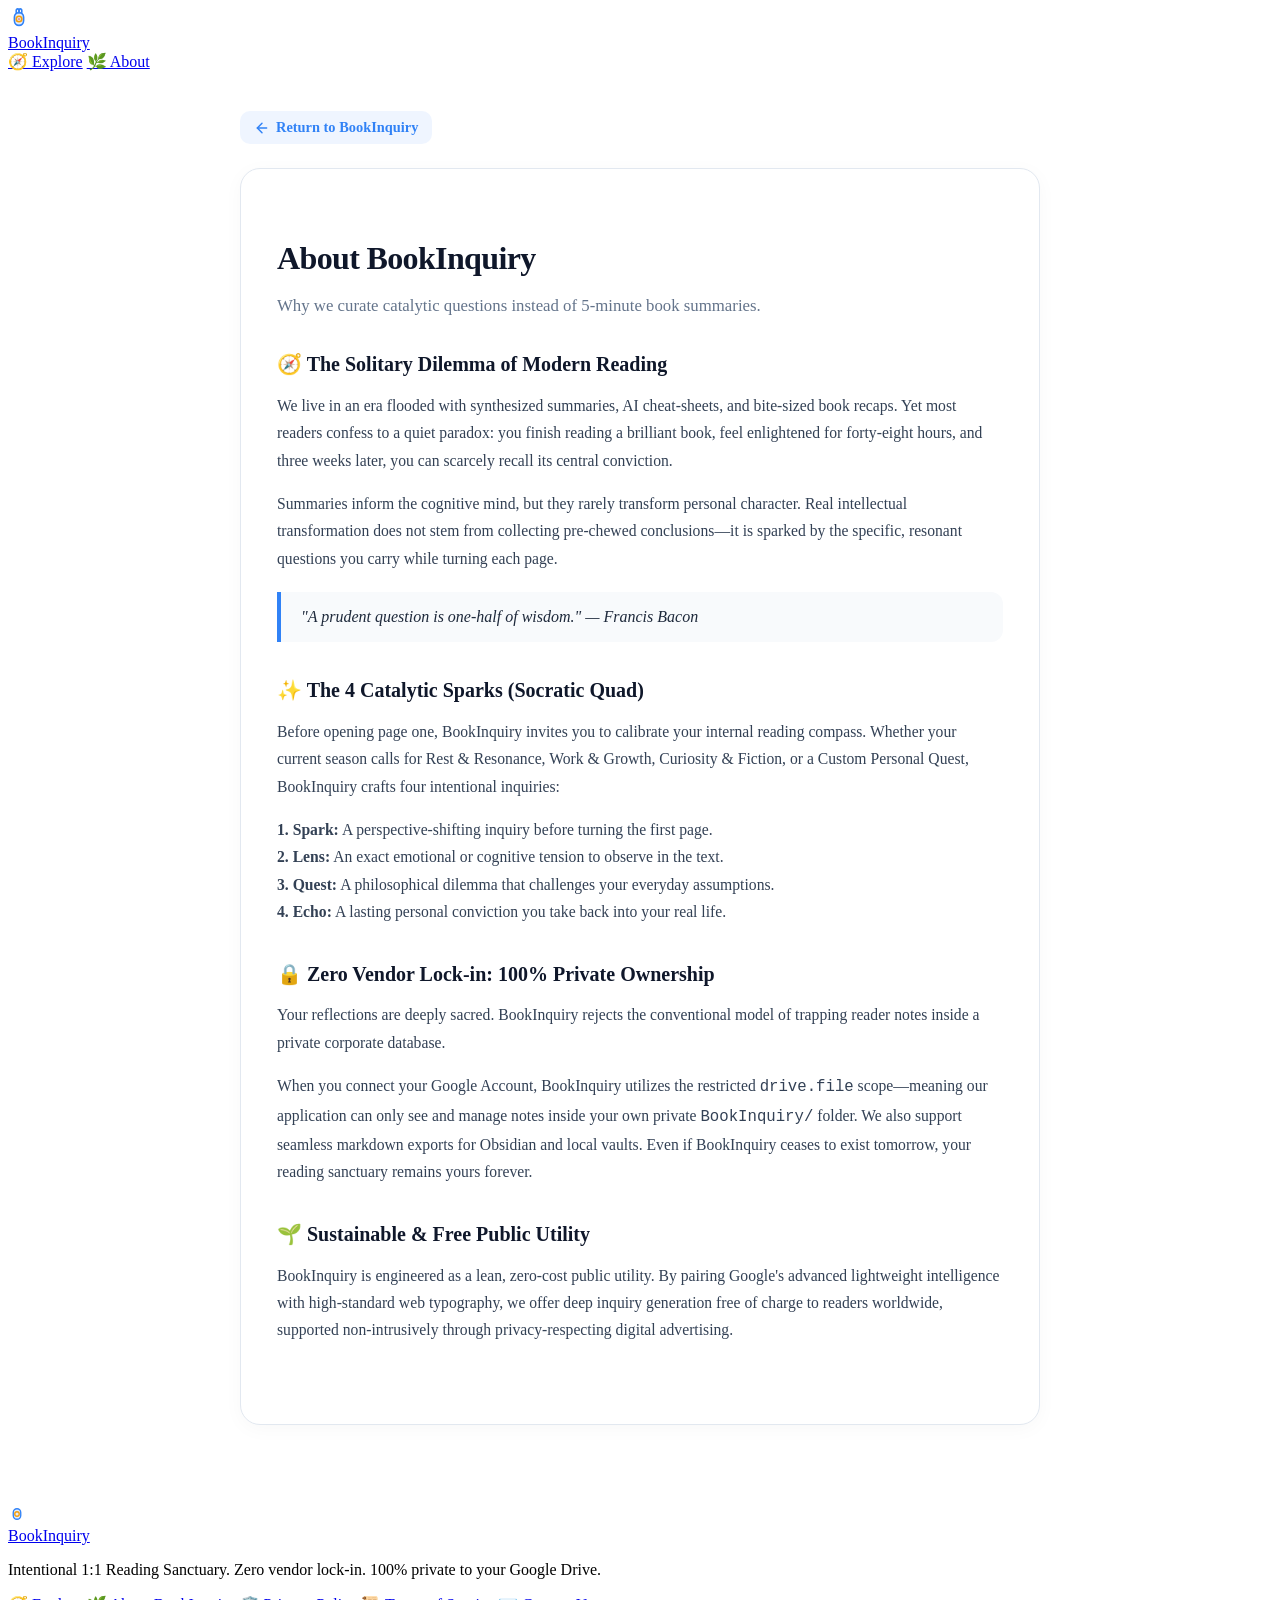
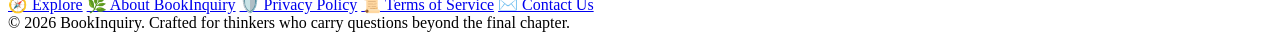
==== about.html @ 86492789 "feat(bookinquiry): initial launch of BookInquiry with custom domain, CNAME, robots.txt, sitemap.xml," ====
<!DOCTYPE html>
<html lang="en">
<head>
  <meta charset="UTF-8">
  <meta name="viewport" content="width=device-width, initial-scale=1.0, maximum-scale=1.0, user-scalable=no">
  <title>About BookInquiry - Intentional 1:1 Reading Compass</title>
  <meta name="description" content="BookInquiry helps thoughtful readers set intentional compasses before opening page one. Learn about our Socratic philosophy, privacy-first principles, and the craft of deep reading.">
  <link rel="canonical" href="https://bookinquiry.com/about.html">
  
  <!-- Google Analytics 4 -->
  <script async src="https://www.googletagmanager.com/gtag/js?id=G-K3PFHN6VW7"></script>
  <script>
    window.dataLayer = window.dataLayer || [];
    function gtag(){dataLayer.push(arguments);}
    gtag('js', new Date());
    gtag('config', 'G-K3PFHN6VW7');
  </script>

  <link rel="stylesheet" href="css/style.css">
  <style>
    .legal-page-wrap {
      max-width: 800px;
      margin: 40px auto 80px;
      padding: 0 20px;
    }
    .legal-card {
      background: #FFFFFF;
      border: 1px solid var(--border-subtle, #E2E8F0);
      border-radius: 20px;
      padding: 44px 36px;
      box-shadow: 0 4px 20px rgba(0,0,0,0.03);
    }
    .legal-title {
      font-size: 2rem;
      font-weight: 800;
      color: #0F172A;
      margin-bottom: 12px;
      letter-spacing: -0.02em;
    }
    .legal-subtitle {
      font-size: 1.05rem;
      color: #64748B;
      margin-bottom: 32px;
      line-height: 1.6;
    }
    .editorial-section {
      margin-bottom: 36px;
    }
    .editorial-section h2 {
      font-size: 1.25rem;
      font-weight: 700;
      color: #0F172A;
      margin-bottom: 12px;
      display: flex;
      align-items: center;
      gap: 8px;
    }
    .editorial-section p {
      font-size: 0.98rem;
      color: #334155;
      line-height: 1.75;
      margin-bottom: 14px;
      word-break: keep-all;
    }
    .editorial-quote {
      background: #F8FAFC;
      border-left: 4px solid #3182F6;
      border-radius: 0 12px 12px 0;
      padding: 16px 20px;
      margin: 20px 0;
      font-style: italic;
      color: #1E293B;
    }
    .back-nav-bar {
      margin-bottom: 24px;
    }
    .btn-back-home {
      display: inline-flex;
      align-items: center;
      gap: 6px;
      font-size: 0.9rem;
      font-weight: 600;
      color: #3182F6;
      text-decoration: none;
      padding: 8px 14px;
      border-radius: 10px;
      background: rgba(49, 130, 246, 0.08);
      transition: all 0.2s ease;
    }
    .btn-back-home:hover {
      background: rgba(49, 130, 246, 0.15);
      transform: translateX(-2px);
    }
  </style>
</head>
<body>

  <!-- Site Header -->
  <header class="site-header">
    <div class="container header-inner">
      <a href="index.html" class="brand-logo" aria-label="BookInquiry Home">
        <div class="brand-icon-wrap">
          <svg width="22" height="22" viewBox="0 0 24 24" fill="none">
            <path d="M7 10C7 7.23858 9.23858 5 12 5C14.7614 5 17 7.23858 17 10V14C17 16.7614 14.7614 19 12 19C9.23858 19 7 16.7614 7 14V10Z" fill="#3182F6" fill-opacity="0.15" stroke="#3182F6" stroke-width="1.8"/>
            <path d="M9 5V2.5C9 1.67157 9.67157 1 10.5 1C11.3284 1 12 1.67157 12 2.5V5" stroke="#3182F6" stroke-width="1.8" stroke-linecap="round"/>
            <path d="M15 5V2.5C15 1.67157 14.3284 1 13.5 1C12.6716 1 12 1.67157 12 2.5V5" stroke="#3182F6" stroke-width="1.8" stroke-linecap="round"/>
            <circle cx="12" cy="12" r="3" stroke="#F59E0B" stroke-width="1.8"/>
            <path d="M12 10.5L12.8 12L12 13.5L11.2 12Z" fill="#EF4444"/>
          </svg>
        </div>
        <span class="brand-text">BookInquiry</span>
      </a>
      <nav class="nav-menu">
        <a href="index.html" class="btn-nav"><span>🧭 Explore</span></a>
        <a href="about.html" class="btn-nav active"><span>🌿 About</span></a>
      </nav>
    </div>
  </header>

  <main class="legal-page-wrap">
    <div class="back-nav-bar">
      <a href="index.html" class="btn-back-home">
        <svg width="16" height="16" viewBox="0 0 24 24" fill="none" stroke="currentColor" stroke-width="2.2" stroke-linecap="round" stroke-linejoin="round">
          <line x1="19" y1="12" x2="5" y2="12"></line>
          <polyline points="12 19 5 12 12 5"></polyline>
        </svg>
        <span>Return to BookInquiry</span>
      </a>
    </div>

    <article class="legal-card">
      <h1 class="legal-title">About BookInquiry</h1>
      <p class="legal-subtitle">Why we curate catalytic questions instead of 5-minute book summaries.</p>

      <section class="editorial-section">
        <h2>🧭 The Solitary Dilemma of Modern Reading</h2>
        <p>
          We live in an era flooded with synthesized summaries, AI cheat-sheets, and bite-sized book recaps. Yet most readers confess to a quiet paradox: you finish reading a brilliant book, feel enlightened for forty-eight hours, and three weeks later, you can scarcely recall its central conviction.
        </p>
        <p>
          Summaries inform the cognitive mind, but they rarely transform personal character. Real intellectual transformation does not stem from collecting pre-chewed conclusions—it is sparked by the specific, resonant questions you carry while turning each page.
        </p>
        <div class="editorial-quote">
          "A prudent question is one-half of wisdom." — Francis Bacon
        </div>
      </section>

      <section class="editorial-section">
        <h2>✨ The 4 Catalytic Sparks (Socratic Quad)</h2>
        <p>
          Before opening page one, BookInquiry invites you to calibrate your internal reading compass. Whether your current season calls for Rest & Resonance, Work & Growth, Curiosity & Fiction, or a Custom Personal Quest, BookInquiry crafts four intentional inquiries:
        </p>
        <p>
          <strong>1. Spark:</strong> A perspective-shifting inquiry before turning the first page.<br>
          <strong>2. Lens:</strong> An exact emotional or cognitive tension to observe in the text.<br>
          <strong>3. Quest:</strong> A philosophical dilemma that challenges your everyday assumptions.<br>
          <strong>4. Echo:</strong> A lasting personal conviction you take back into your real life.
        </p>
      </section>

      <section class="editorial-section">
        <h2>🔒 Zero Vendor Lock-in: 100% Private Ownership</h2>
        <p>
          Your reflections are deeply sacred. BookInquiry rejects the conventional model of trapping reader notes inside a private corporate database. 
        </p>
        <p>
          When you connect your Google Account, BookInquiry utilizes the restricted <code>drive.file</code> scope—meaning our application can only see and manage notes inside your own private <code>BookInquiry/</code> folder. We also support seamless markdown exports for Obsidian and local vaults. Even if BookInquiry ceases to exist tomorrow, your reading sanctuary remains yours forever.
        </p>
      </section>

      <section class="editorial-section">
        <h2>🌱 Sustainable & Free Public Utility</h2>
        <p>
          BookInquiry is engineered as a lean, zero-cost public utility. By pairing Google's advanced lightweight intelligence with high-standard web typography, we offer deep inquiry generation free of charge to readers worldwide, supported non-intrusively through privacy-respecting digital advertising.
        </p>
      </section>
    </article>
  </main>

  <footer class="site-footer">
    <div class="container footer-inner">
      <div class="footer-brand-wrap">
        <a href="index.html" class="footer-brand">
          <div class="brand-icon-wrap mini">
            <svg width="18" height="18" viewBox="0 0 24 24" fill="none">
              <path d="M7 10C7 7.23858 9.23858 5 12 5C14.7614 5 17 7.23858 17 10V14C17 16.7614 14.7614 19 12 19C9.23858 19 7 16.7614 7 14V10Z" fill="#3182F6" fill-opacity="0.15" stroke="#3182F6" stroke-width="1.8"/>
              <circle cx="12" cy="12" r="3" stroke="#F59E0B" stroke-width="1.8"/>
            </svg>
          </div>
          <span>BookInquiry</span>
        </a>
        <p class="footer-tagline">Intentional 1:1 Reading Sanctuary. Zero vendor lock-in. 100% private to your Google Drive.</p>
      </div>

      <nav class="footer-nav">
        <a href="index.html" class="footer-nav-link"><span>🧭 Explore</span></a>
        <a href="about.html" class="footer-nav-link active"><span>🌿 About BookInquiry</span></a>
        <a href="privacy.html" class="footer-nav-link"><span>🛡️ Privacy Policy</span></a>
        <a href="terms.html" class="footer-nav-link"><span>📜 Terms of Service</span></a>
        <a href="contact.html" class="footer-nav-link"><span>✉️ Contact Us</span></a>
      </nav>

      <div class="footer-bottom-copy">
        <span>© 2026 BookInquiry. Crafted for thinkers who carry questions beyond the final chapter.</span>
      </div>
    </div>
  </footer>

</body>
</html>
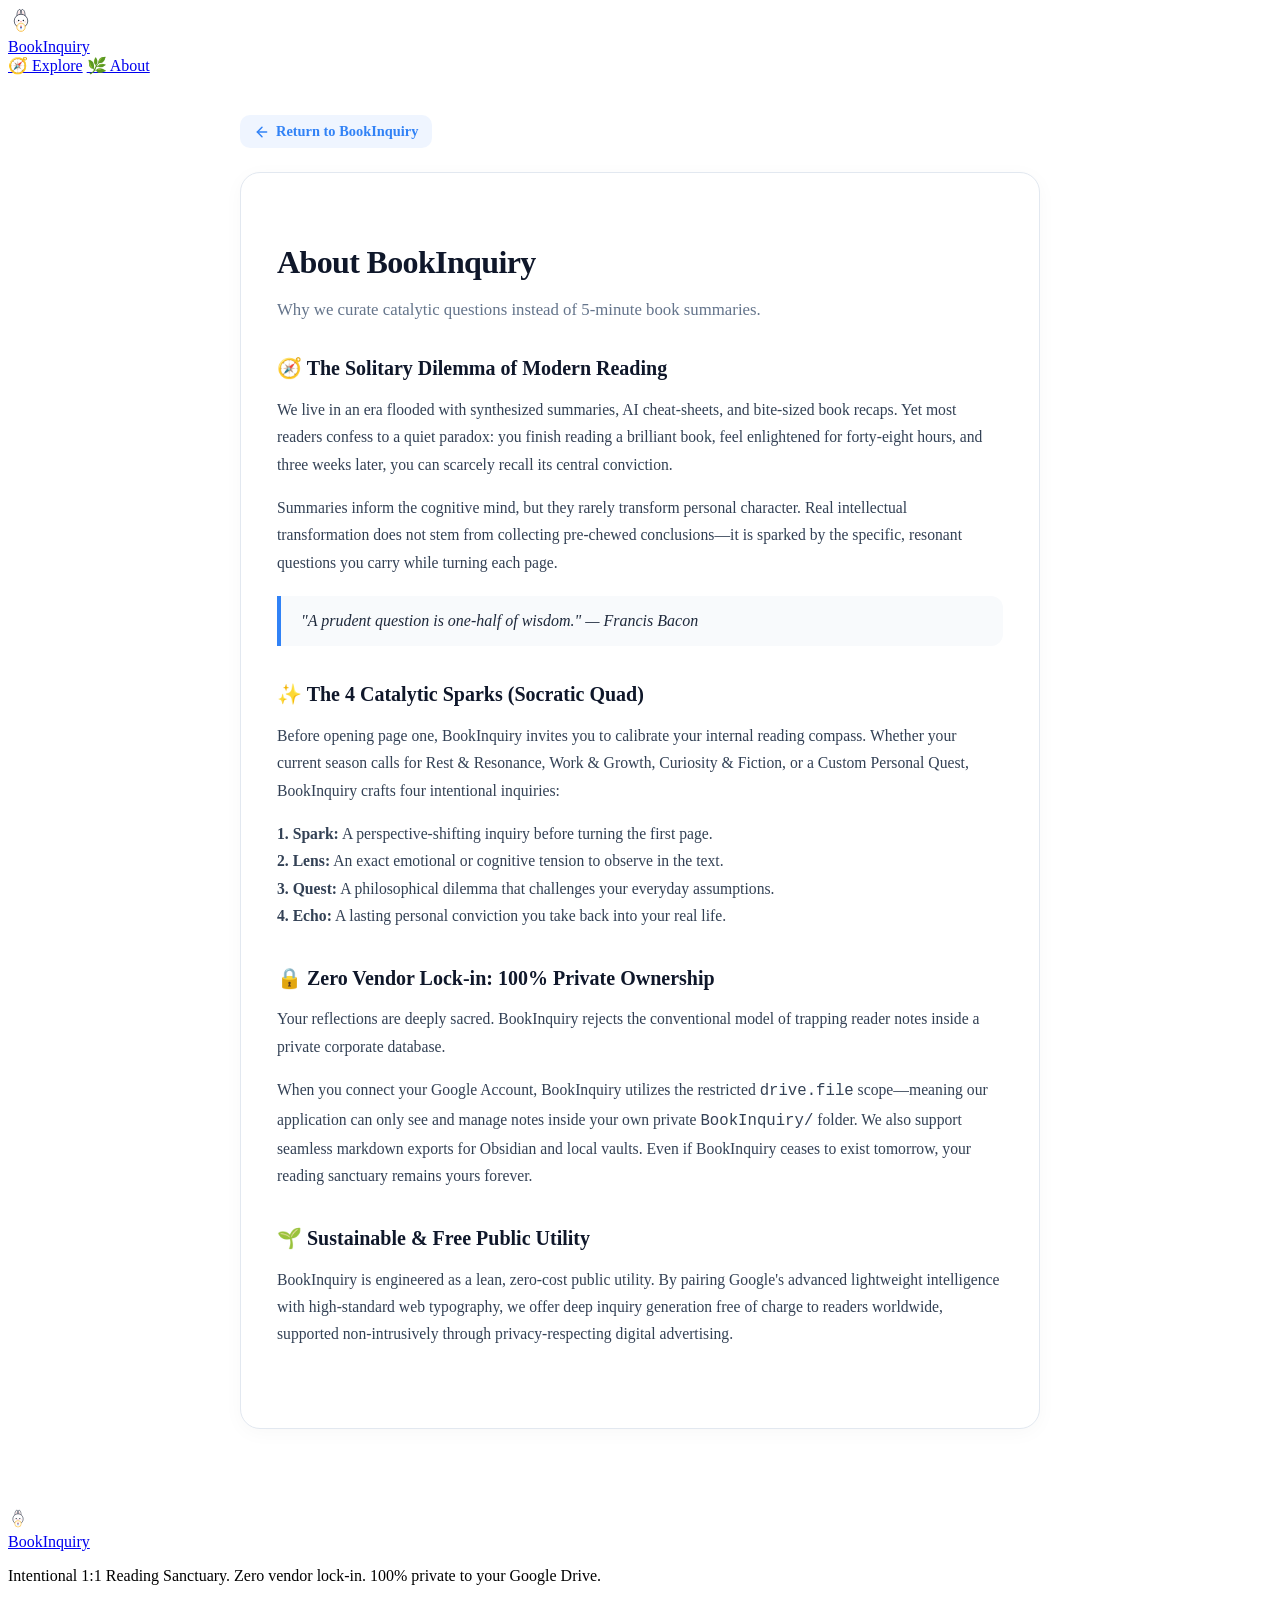
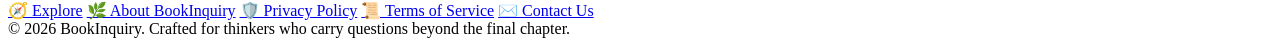
==== commit 49cefc20: "feat(branding): integrate animated Compass Bunny vector logo, SVG favicon, and PWA icons" ====
--- a/about.html
+++ b/about.html
@@ -7,6 +7,12 @@
   <meta name="description" content="BookInquiry helps thoughtful readers set intentional compasses before opening page one. Learn about our Socratic philosophy, privacy-first principles, and the craft of deep reading.">
   <link rel="canonical" href="https://bookinquiry.com/about.html">
   
+    <!-- Favicon & Mobile App Icons -->
+  <link rel="icon" type="image/svg+xml" href="favicon.svg">
+  <link rel="icon" type="image/png" sizes="32x32" href="favicon-32x32.png">
+  <link rel="icon" type="image/png" sizes="16x16" href="favicon-16x16.png">
+  <link rel="apple-touch-icon" sizes="180x180" href="apple-touch-icon.png">
+
   <!-- Google Analytics 4 -->
   <script async src="https://www.googletagmanager.com/gtag/js?id=G-K3PFHN6VW7"></script>
   <script>
@@ -99,13 +105,25 @@
   <header class="site-header">
     <div class="container header-inner">
       <a href="index.html" class="brand-logo" aria-label="BookInquiry Home">
-        <div class="brand-icon-wrap">
-          <svg width="22" height="22" viewBox="0 0 24 24" fill="none">
-            <path d="M7 10C7 7.23858 9.23858 5 12 5C14.7614 5 17 7.23858 17 10V14C17 16.7614 14.7614 19 12 19C9.23858 19 7 16.7614 7 14V10Z" fill="#3182F6" fill-opacity="0.15" stroke="#3182F6" stroke-width="1.8"/>
-            <path d="M9 5V2.5C9 1.67157 9.67157 1 10.5 1C11.3284 1 12 1.67157 12 2.5V5" stroke="#3182F6" stroke-width="1.8" stroke-linecap="round"/>
-            <path d="M15 5V2.5C15 1.67157 14.3284 1 13.5 1C12.6716 1 12 1.67157 12 2.5V5" stroke="#3182F6" stroke-width="1.8" stroke-linecap="round"/>
-            <circle cx="12" cy="12" r="3" stroke="#F59E0B" stroke-width="1.8"/>
-            <path d="M12 10.5L12.8 12L12 13.5L11.2 12Z" fill="#EF4444"/>
+        <div class="brand-icon-wrap" title="BookInquiry Compass Bunny">
+          <svg width="26" height="26" viewBox="0 0 100 100" fill="none">
+            <path d="M35 34 C33 16 40 4 46 6 C52 8 46 22 43 36" fill="#FFFFFF" stroke="#0F172A" stroke-width="2.5" stroke-linejoin="round"/>
+            <path d="M38 30 C37 19 41 11 44 12 C47 13 44 23 42 32" fill="#FEE2E2"/>
+            <path d="M65 34 C67 16 60 4 54 6 C48 8 54 22 57 36" fill="#FFFFFF" stroke="#0F172A" stroke-width="2.5" stroke-linejoin="round"/>
+            <path d="M62 30 C63 19 59 11 56 12 C53 13 56 23 58 32" fill="#FEE2E2"/>
+            <circle cx="50" cy="50" r="26" fill="#FFFFFF" stroke="#0F172A" stroke-width="2.5"/>
+            <circle cx="41" cy="48" r="2.8" fill="#0F172A"/>
+            <circle cx="59" cy="48" r="2.8" fill="#0F172A"/>
+            <circle cx="50" cy="52" r="2" fill="#F43F5E"/>
+            <circle cx="34" cy="53" r="3.5" fill="#FEE2E2"/>
+            <circle cx="66" cy="53" r="3.5" fill="#FEE2E2"/>
+            <circle cx="50" cy="74" r="16" fill="#FEF3C7" stroke="#F59E0B" stroke-width="2.2"/>
+            <circle cx="50" cy="74" r="13" fill="#FFFFFF" stroke="#FDE68A" stroke-width="1.2"/>
+            <g class="compass-needle" style="transform-origin: 50px 74px;">
+              <polygon points="50,64 53,74 47,74" fill="#EF4444"/>
+              <polygon points="50,84 53,74 47,74" fill="#3B82F6"/>
+              <circle cx="50" cy="74" r="2" fill="#0F172A"/>
+            </g>
           </svg>
         </div>
         <span class="brand-text">BookInquiry</span>
@@ -181,12 +199,27 @@
     <div class="container footer-inner">
       <div class="footer-brand-wrap">
         <a href="index.html" class="footer-brand">
-          <div class="brand-icon-wrap mini">
-            <svg width="18" height="18" viewBox="0 0 24 24" fill="none">
-              <path d="M7 10C7 7.23858 9.23858 5 12 5C14.7614 5 17 7.23858 17 10V14C17 16.7614 14.7614 19 12 19C9.23858 19 7 16.7614 7 14V10Z" fill="#3182F6" fill-opacity="0.15" stroke="#3182F6" stroke-width="1.8"/>
-              <circle cx="12" cy="12" r="3" stroke="#F59E0B" stroke-width="1.8"/>
-            </svg>
-          </div>
+          <div class="brand-icon-wrap mini" title="BookInquiry Compass Bunny">
+          <svg width="20" height="20" viewBox="0 0 100 100" fill="none">
+            <path d="M35 34 C33 16 40 4 46 6 C52 8 46 22 43 36" fill="#FFFFFF" stroke="#0F172A" stroke-width="2.5" stroke-linejoin="round"/>
+            <path d="M38 30 C37 19 41 11 44 12 C47 13 44 23 42 32" fill="#FEE2E2"/>
+            <path d="M65 34 C67 16 60 4 54 6 C48 8 54 22 57 36" fill="#FFFFFF" stroke="#0F172A" stroke-width="2.5" stroke-linejoin="round"/>
+            <path d="M62 30 C63 19 59 11 56 12 C53 13 56 23 58 32" fill="#FEE2E2"/>
+            <circle cx="50" cy="50" r="26" fill="#FFFFFF" stroke="#0F172A" stroke-width="2.5"/>
+            <circle cx="41" cy="48" r="2.8" fill="#0F172A"/>
+            <circle cx="59" cy="48" r="2.8" fill="#0F172A"/>
+            <circle cx="50" cy="52" r="2" fill="#F43F5E"/>
+            <circle cx="34" cy="53" r="3.5" fill="#FEE2E2"/>
+            <circle cx="66" cy="53" r="3.5" fill="#FEE2E2"/>
+            <circle cx="50" cy="74" r="16" fill="#FEF3C7" stroke="#F59E0B" stroke-width="2.2"/>
+            <circle cx="50" cy="74" r="13" fill="#FFFFFF" stroke="#FDE68A" stroke-width="1.2"/>
+            <g class="compass-needle" style="transform-origin: 50px 74px;">
+              <polygon points="50,64 53,74 47,74" fill="#EF4444"/>
+              <polygon points="50,84 53,74 47,74" fill="#3B82F6"/>
+              <circle cx="50" cy="74" r="2" fill="#0F172A"/>
+            </g>
+          </svg>
+        </div>
           <span>BookInquiry</span>
         </a>
         <p class="footer-tagline">Intentional 1:1 Reading Sanctuary. Zero vendor lock-in. 100% private to your Google Drive.</p>
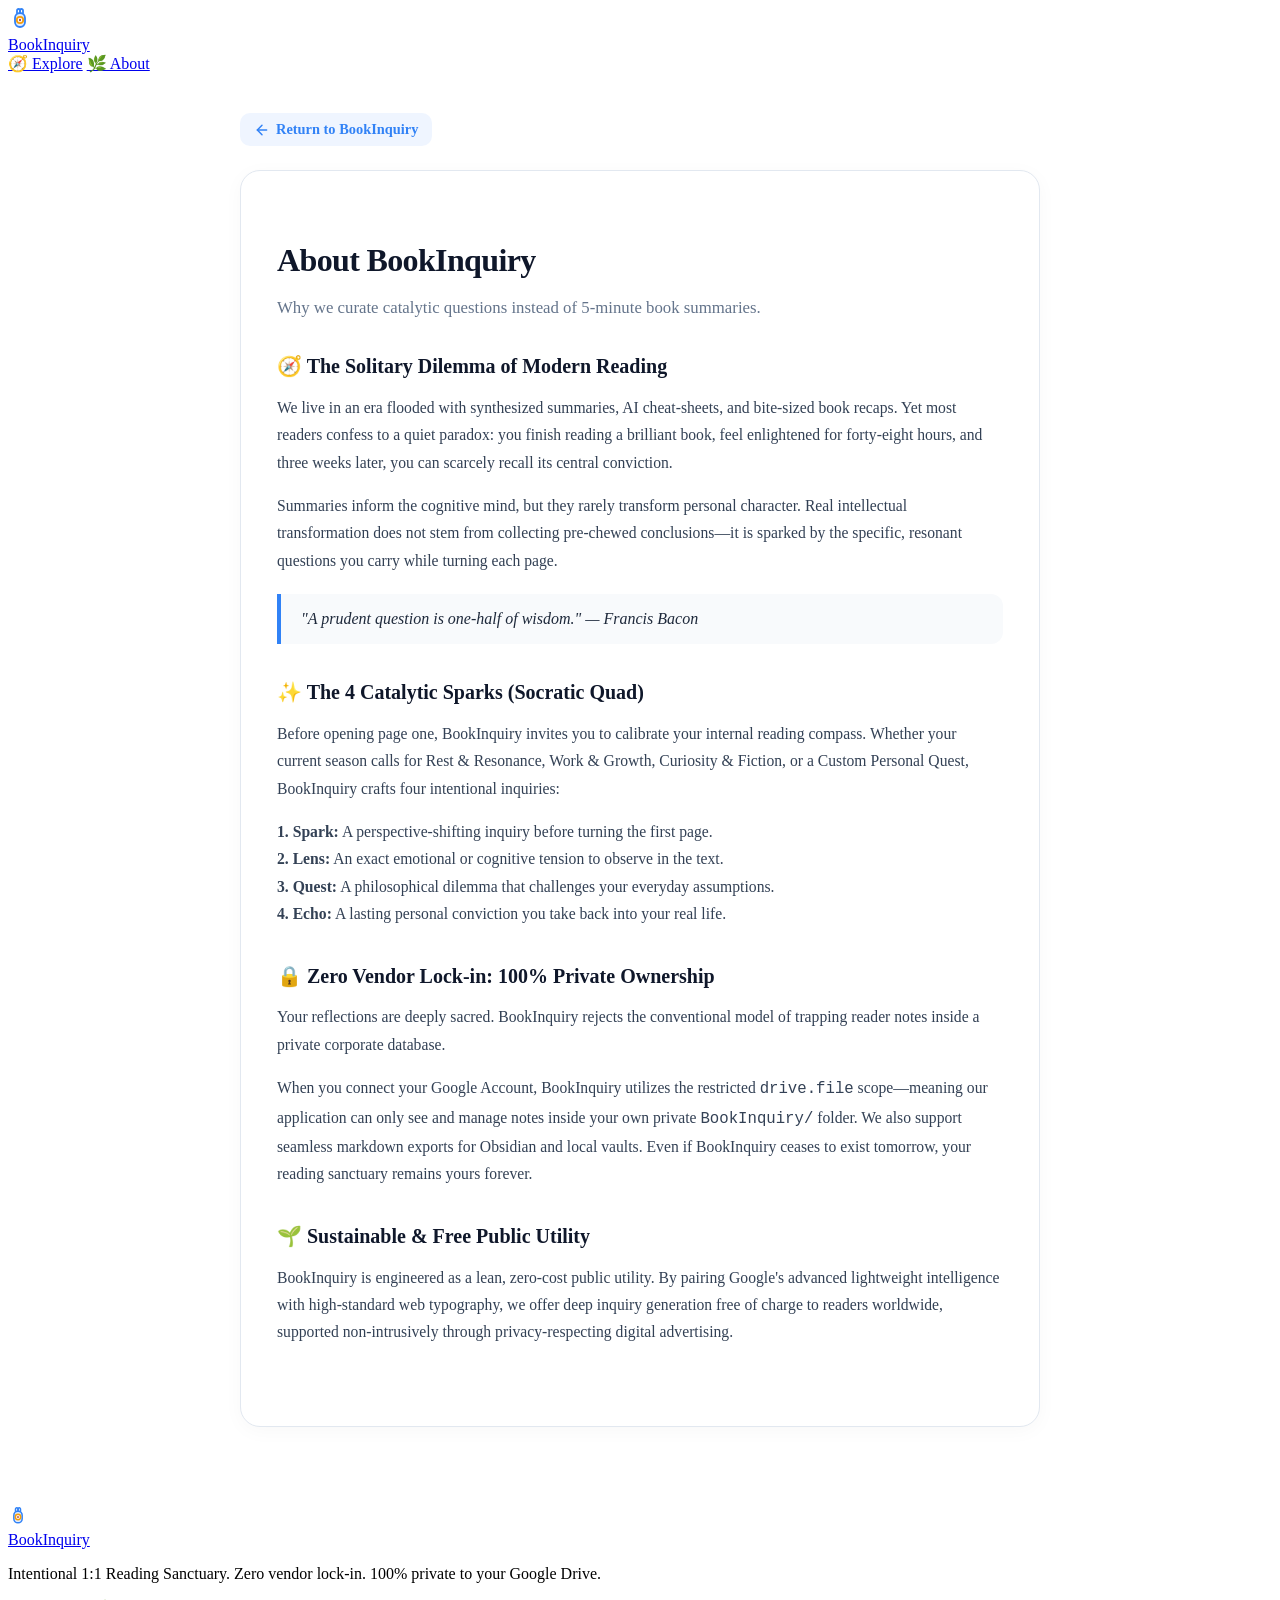
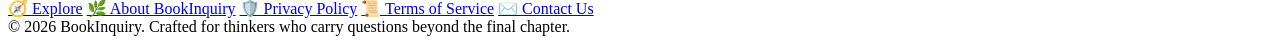
==== commit b430e337: "fix(branding): precisely align logo, favicon.svg, and app icons with the official minimal capsule bu" ====
--- a/about.html
+++ b/about.html
@@ -105,24 +105,16 @@
   <header class="site-header">
     <div class="container header-inner">
       <a href="index.html" class="brand-logo" aria-label="BookInquiry Home">
-        <div class="brand-icon-wrap" title="BookInquiry Compass Bunny">
-          <svg width="26" height="26" viewBox="0 0 100 100" fill="none">
-            <path d="M35 34 C33 16 40 4 46 6 C52 8 46 22 43 36" fill="#FFFFFF" stroke="#0F172A" stroke-width="2.5" stroke-linejoin="round"/>
-            <path d="M38 30 C37 19 41 11 44 12 C47 13 44 23 42 32" fill="#FEE2E2"/>
-            <path d="M65 34 C67 16 60 4 54 6 C48 8 54 22 57 36" fill="#FFFFFF" stroke="#0F172A" stroke-width="2.5" stroke-linejoin="round"/>
-            <path d="M62 30 C63 19 59 11 56 12 C53 13 56 23 58 32" fill="#FEE2E2"/>
-            <circle cx="50" cy="50" r="26" fill="#FFFFFF" stroke="#0F172A" stroke-width="2.5"/>
-            <circle cx="41" cy="48" r="2.8" fill="#0F172A"/>
-            <circle cx="59" cy="48" r="2.8" fill="#0F172A"/>
-            <circle cx="50" cy="52" r="2" fill="#F43F5E"/>
-            <circle cx="34" cy="53" r="3.5" fill="#FEE2E2"/>
-            <circle cx="66" cy="53" r="3.5" fill="#FEE2E2"/>
-            <circle cx="50" cy="74" r="16" fill="#FEF3C7" stroke="#F59E0B" stroke-width="2.2"/>
-            <circle cx="50" cy="74" r="13" fill="#FFFFFF" stroke="#FDE68A" stroke-width="1.2"/>
-            <g class="compass-needle" style="transform-origin: 50px 74px;">
-              <polygon points="50,64 53,74 47,74" fill="#EF4444"/>
-              <polygon points="50,84 53,74 47,74" fill="#3B82F6"/>
-              <circle cx="50" cy="74" r="2" fill="#0F172A"/>
+        <div class="brand-icon-wrap" title="BookInquiry">
+          <!-- Capsule Bunny with Compass -->
+          <svg width="24" height="24" viewBox="0 0 24 24" fill="none">
+            <path d="M7 10C7 7.23858 9.23858 5 12 5C14.7614 5 17 7.23858 17 10V14C17 16.7614 14.7614 19 12 19C9.23858 19 7 16.7614 7 14V10Z" fill="#3182F6" fill-opacity="0.15" stroke="#3182F6" stroke-width="1.8"/>
+            <path d="M9 5V2.5C9 1.67157 9.67157 1 10.5 1C11.3284 1 12 1.67157 12 2.5V5" stroke="#3182F6" stroke-width="1.8" stroke-linecap="round"/>
+            <path d="M15 5V2.5C15 1.67157 14.3284 1 13.5 1C12.6716 1 12 1.67157 12 2.5V5" stroke="#3182F6" stroke-width="1.8" stroke-linecap="round"/>
+            <circle cx="12" cy="12" r="3.2" fill="#FFFFFF" stroke="#F59E0B" stroke-width="1.8"/>
+            <g class="compass-needle" style="transform-origin: 12px 12px;">
+              <path d="M12 10.2L12.9 12L12 13.8L11.1 12Z" fill="#EF4444"/>
+              <circle cx="12" cy="12" r="0.7" fill="#0F172A"/>
             </g>
           </svg>
         </div>
@@ -199,27 +191,18 @@
     <div class="container footer-inner">
       <div class="footer-brand-wrap">
         <a href="index.html" class="footer-brand">
-          <div class="brand-icon-wrap mini" title="BookInquiry Compass Bunny">
-          <svg width="20" height="20" viewBox="0 0 100 100" fill="none">
-            <path d="M35 34 C33 16 40 4 46 6 C52 8 46 22 43 36" fill="#FFFFFF" stroke="#0F172A" stroke-width="2.5" stroke-linejoin="round"/>
-            <path d="M38 30 C37 19 41 11 44 12 C47 13 44 23 42 32" fill="#FEE2E2"/>
-            <path d="M65 34 C67 16 60 4 54 6 C48 8 54 22 57 36" fill="#FFFFFF" stroke="#0F172A" stroke-width="2.5" stroke-linejoin="round"/>
-            <path d="M62 30 C63 19 59 11 56 12 C53 13 56 23 58 32" fill="#FEE2E2"/>
-            <circle cx="50" cy="50" r="26" fill="#FFFFFF" stroke="#0F172A" stroke-width="2.5"/>
-            <circle cx="41" cy="48" r="2.8" fill="#0F172A"/>
-            <circle cx="59" cy="48" r="2.8" fill="#0F172A"/>
-            <circle cx="50" cy="52" r="2" fill="#F43F5E"/>
-            <circle cx="34" cy="53" r="3.5" fill="#FEE2E2"/>
-            <circle cx="66" cy="53" r="3.5" fill="#FEE2E2"/>
-            <circle cx="50" cy="74" r="16" fill="#FEF3C7" stroke="#F59E0B" stroke-width="2.2"/>
-            <circle cx="50" cy="74" r="13" fill="#FFFFFF" stroke="#FDE68A" stroke-width="1.2"/>
-            <g class="compass-needle" style="transform-origin: 50px 74px;">
-              <polygon points="50,64 53,74 47,74" fill="#EF4444"/>
-              <polygon points="50,84 53,74 47,74" fill="#3B82F6"/>
-              <circle cx="50" cy="74" r="2" fill="#0F172A"/>
-            </g>
-          </svg>
-        </div>
+          <div class="brand-icon-wrap mini" title="BookInquiry">
+            <svg width="20" height="20" viewBox="0 0 24 24" fill="none">
+              <path d="M7 10C7 7.23858 9.23858 5 12 5C14.7614 5 17 7.23858 17 10V14C17 16.7614 14.7614 19 12 19C9.23858 19 7 16.7614 7 14V10Z" fill="#3182F6" fill-opacity="0.15" stroke="#3182F6" stroke-width="1.8"/>
+              <path d="M9 5V2.5C9 1.67157 9.67157 1 10.5 1C11.3284 1 12 1.67157 12 2.5V5" stroke="#3182F6" stroke-width="1.8" stroke-linecap="round"/>
+              <path d="M15 5V2.5C15 1.67157 14.3284 1 13.5 1C12.6716 1 12 1.67157 12 2.5V5" stroke="#3182F6" stroke-width="1.8" stroke-linecap="round"/>
+              <circle cx="12" cy="12" r="3.2" fill="#FFFFFF" stroke="#F59E0B" stroke-width="1.8"/>
+              <g class="compass-needle" style="transform-origin: 12px 12px;">
+                <path d="M12 10.2L12.9 12L12 13.8L11.1 12Z" fill="#EF4444"/>
+                <circle cx="12" cy="12" r="0.7" fill="#0F172A"/>
+              </g>
+            </svg>
+          </div>
           <span>BookInquiry</span>
         </a>
         <p class="footer-tagline">Intentional 1:1 Reading Sanctuary. Zero vendor lock-in. 100% private to your Google Drive.</p>
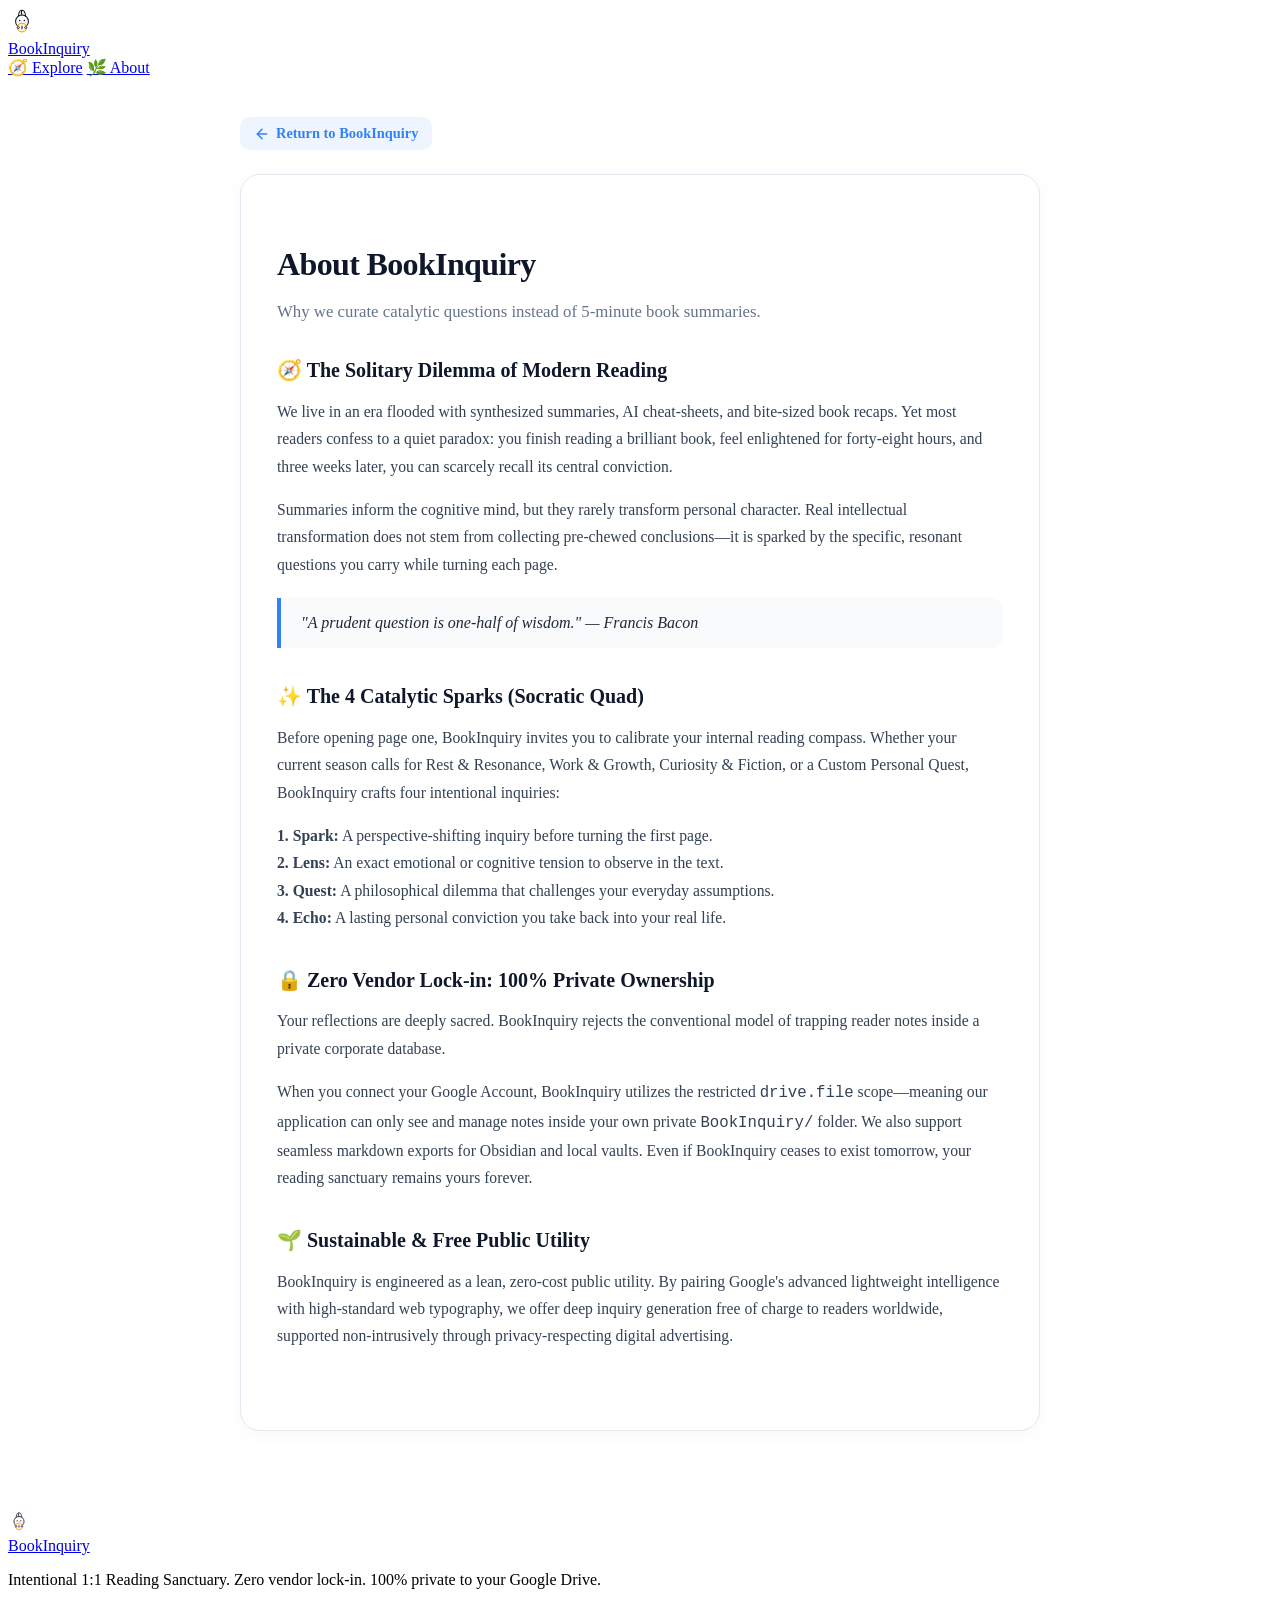
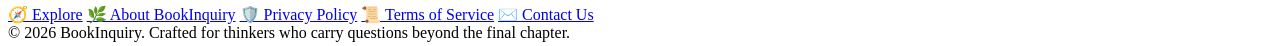
==== commit 67dff8da: "fix(branding): replace insect-like pill shape with authentic adorable Compass Bunny with ears, eyes," ====
--- a/about.html
+++ b/about.html
@@ -105,17 +105,33 @@
   <header class="site-header">
     <div class="container header-inner">
       <a href="index.html" class="brand-logo" aria-label="BookInquiry Home">
-        <div class="brand-icon-wrap" title="BookInquiry">
-          <!-- Capsule Bunny with Compass -->
-          <svg width="24" height="24" viewBox="0 0 24 24" fill="none">
-            <path d="M7 10C7 7.23858 9.23858 5 12 5C14.7614 5 17 7.23858 17 10V14C17 16.7614 14.7614 19 12 19C9.23858 19 7 16.7614 7 14V10Z" fill="#3182F6" fill-opacity="0.15" stroke="#3182F6" stroke-width="1.8"/>
-            <path d="M9 5V2.5C9 1.67157 9.67157 1 10.5 1C11.3284 1 12 1.67157 12 2.5V5" stroke="#3182F6" stroke-width="1.8" stroke-linecap="round"/>
-            <path d="M15 5V2.5C15 1.67157 14.3284 1 13.5 1C12.6716 1 12 1.67157 12 2.5V5" stroke="#3182F6" stroke-width="1.8" stroke-linecap="round"/>
-            <circle cx="12" cy="12" r="3.2" fill="#FFFFFF" stroke="#F59E0B" stroke-width="1.8"/>
-            <g class="compass-needle" style="transform-origin: 12px 12px;">
-              <path d="M12 10.2L12.9 12L12 13.8L11.1 12Z" fill="#EF4444"/>
-              <circle cx="12" cy="12" r="0.7" fill="#0F172A"/>
+        <div class="brand-icon-wrap" title="BookInquiry Compass Bunny">
+          <svg width="28" height="28" viewBox="0 0 48 48" fill="none">
+            <!-- Bunny Ears -->
+            <path d="M18 19C17 10 20 4 23 4C26 4 25 11 23 19" fill="#FFFFFF" stroke="#0F172A" stroke-width="1.8" stroke-linejoin="round"/>
+            <path d="M19.5 16C19 10 20.8 6.5 22.5 6.5C23.5 6.5 23.5 10 22.5 16" fill="#FEE2E2"/>
+            <path d="M30 19C31 10 28 4 25 4C22 4 23 11 25 19" fill="#FFFFFF" stroke="#0F172A" stroke-width="1.8" stroke-linejoin="round"/>
+            <path d="M28.5 16C29 10 27.2 6.5 25.5 6.5C24.5 6.5 24.5 10 25.5 16" fill="#FEE2E2"/>
+            <!-- Bunny Head -->
+            <circle cx="24" cy="23" r="11" fill="#FFFFFF" stroke="#0F172A" stroke-width="1.8"/>
+            <!-- Cute Eyes & Cheeks -->
+            <circle cx="20" cy="21.5" r="1.4" fill="#0F172A"/>
+            <circle cx="28" cy="21.5" r="1.4" fill="#0F172A"/>
+            <ellipse cx="24" cy="23.5" rx="1" ry="0.8" fill="#F43F5E"/>
+            <circle cx="17.5" cy="23.5" r="1.8" fill="#FEE2E2"/>
+            <circle cx="30.5" cy="23.5" r="1.8" fill="#FEE2E2"/>
+            <!-- Golden Compass -->
+            <circle cx="24" cy="33.5" r="7.5" fill="#FEF3C7" stroke="#F59E0B" stroke-width="1.8"/>
+            <circle cx="24" cy="33.5" r="5.8" fill="#FFFFFF" stroke="#FDE68A" stroke-width="1"/>
+            <!-- Needle -->
+            <g class="compass-needle" style="transform-origin: 24px 33.5px;">
+              <polygon points="24,28.5 25.8,33.5 22.2,33.5" fill="#EF4444"/>
+              <polygon points="24,38.5 25.8,33.5 22.2,33.5" fill="#3B82F6"/>
+              <circle cx="24" cy="33.5" r="1" fill="#0F172A"/>
             </g>
+            <!-- Paws -->
+            <ellipse cx="17.5" cy="33.5" rx="2" ry="1.6" fill="#FFFFFF" stroke="#0F172A" stroke-width="1.4"/>
+            <ellipse cx="30.5" cy="33.5" rx="2" ry="1.6" fill="#FFFFFF" stroke="#0F172A" stroke-width="1.4"/>
           </svg>
         </div>
         <span class="brand-text">BookInquiry</span>
@@ -191,18 +207,35 @@
     <div class="container footer-inner">
       <div class="footer-brand-wrap">
         <a href="index.html" class="footer-brand">
-          <div class="brand-icon-wrap mini" title="BookInquiry">
-            <svg width="20" height="20" viewBox="0 0 24 24" fill="none">
-              <path d="M7 10C7 7.23858 9.23858 5 12 5C14.7614 5 17 7.23858 17 10V14C17 16.7614 14.7614 19 12 19C9.23858 19 7 16.7614 7 14V10Z" fill="#3182F6" fill-opacity="0.15" stroke="#3182F6" stroke-width="1.8"/>
-              <path d="M9 5V2.5C9 1.67157 9.67157 1 10.5 1C11.3284 1 12 1.67157 12 2.5V5" stroke="#3182F6" stroke-width="1.8" stroke-linecap="round"/>
-              <path d="M15 5V2.5C15 1.67157 14.3284 1 13.5 1C12.6716 1 12 1.67157 12 2.5V5" stroke="#3182F6" stroke-width="1.8" stroke-linecap="round"/>
-              <circle cx="12" cy="12" r="3.2" fill="#FFFFFF" stroke="#F59E0B" stroke-width="1.8"/>
-              <g class="compass-needle" style="transform-origin: 12px 12px;">
-                <path d="M12 10.2L12.9 12L12 13.8L11.1 12Z" fill="#EF4444"/>
-                <circle cx="12" cy="12" r="0.7" fill="#0F172A"/>
-              </g>
-            </svg>
-          </div>
+          <div class="brand-icon-wrap mini" title="BookInquiry Compass Bunny">
+          <svg width="22" height="22" viewBox="0 0 48 48" fill="none">
+            <!-- Bunny Ears -->
+            <path d="M18 19C17 10 20 4 23 4C26 4 25 11 23 19" fill="#FFFFFF" stroke="#0F172A" stroke-width="1.8" stroke-linejoin="round"/>
+            <path d="M19.5 16C19 10 20.8 6.5 22.5 6.5C23.5 6.5 23.5 10 22.5 16" fill="#FEE2E2"/>
+            <path d="M30 19C31 10 28 4 25 4C22 4 23 11 25 19" fill="#FFFFFF" stroke="#0F172A" stroke-width="1.8" stroke-linejoin="round"/>
+            <path d="M28.5 16C29 10 27.2 6.5 25.5 6.5C24.5 6.5 24.5 10 25.5 16" fill="#FEE2E2"/>
+            <!-- Bunny Head -->
+            <circle cx="24" cy="23" r="11" fill="#FFFFFF" stroke="#0F172A" stroke-width="1.8"/>
+            <!-- Cute Eyes & Cheeks -->
+            <circle cx="20" cy="21.5" r="1.4" fill="#0F172A"/>
+            <circle cx="28" cy="21.5" r="1.4" fill="#0F172A"/>
+            <ellipse cx="24" cy="23.5" rx="1" ry="0.8" fill="#F43F5E"/>
+            <circle cx="17.5" cy="23.5" r="1.8" fill="#FEE2E2"/>
+            <circle cx="30.5" cy="23.5" r="1.8" fill="#FEE2E2"/>
+            <!-- Golden Compass -->
+            <circle cx="24" cy="33.5" r="7.5" fill="#FEF3C7" stroke="#F59E0B" stroke-width="1.8"/>
+            <circle cx="24" cy="33.5" r="5.8" fill="#FFFFFF" stroke="#FDE68A" stroke-width="1"/>
+            <!-- Needle -->
+            <g class="compass-needle" style="transform-origin: 24px 33.5px;">
+              <polygon points="24,28.5 25.8,33.5 22.2,33.5" fill="#EF4444"/>
+              <polygon points="24,38.5 25.8,33.5 22.2,33.5" fill="#3B82F6"/>
+              <circle cx="24" cy="33.5" r="1" fill="#0F172A"/>
+            </g>
+            <!-- Paws -->
+            <ellipse cx="17.5" cy="33.5" rx="2" ry="1.6" fill="#FFFFFF" stroke="#0F172A" stroke-width="1.4"/>
+            <ellipse cx="30.5" cy="33.5" rx="2" ry="1.6" fill="#FFFFFF" stroke="#0F172A" stroke-width="1.4"/>
+          </svg>
+        </div>
           <span>BookInquiry</span>
         </a>
         <p class="footer-tagline">Intentional 1:1 Reading Sanctuary. Zero vendor lock-in. 100% private to your Google Drive.</p>
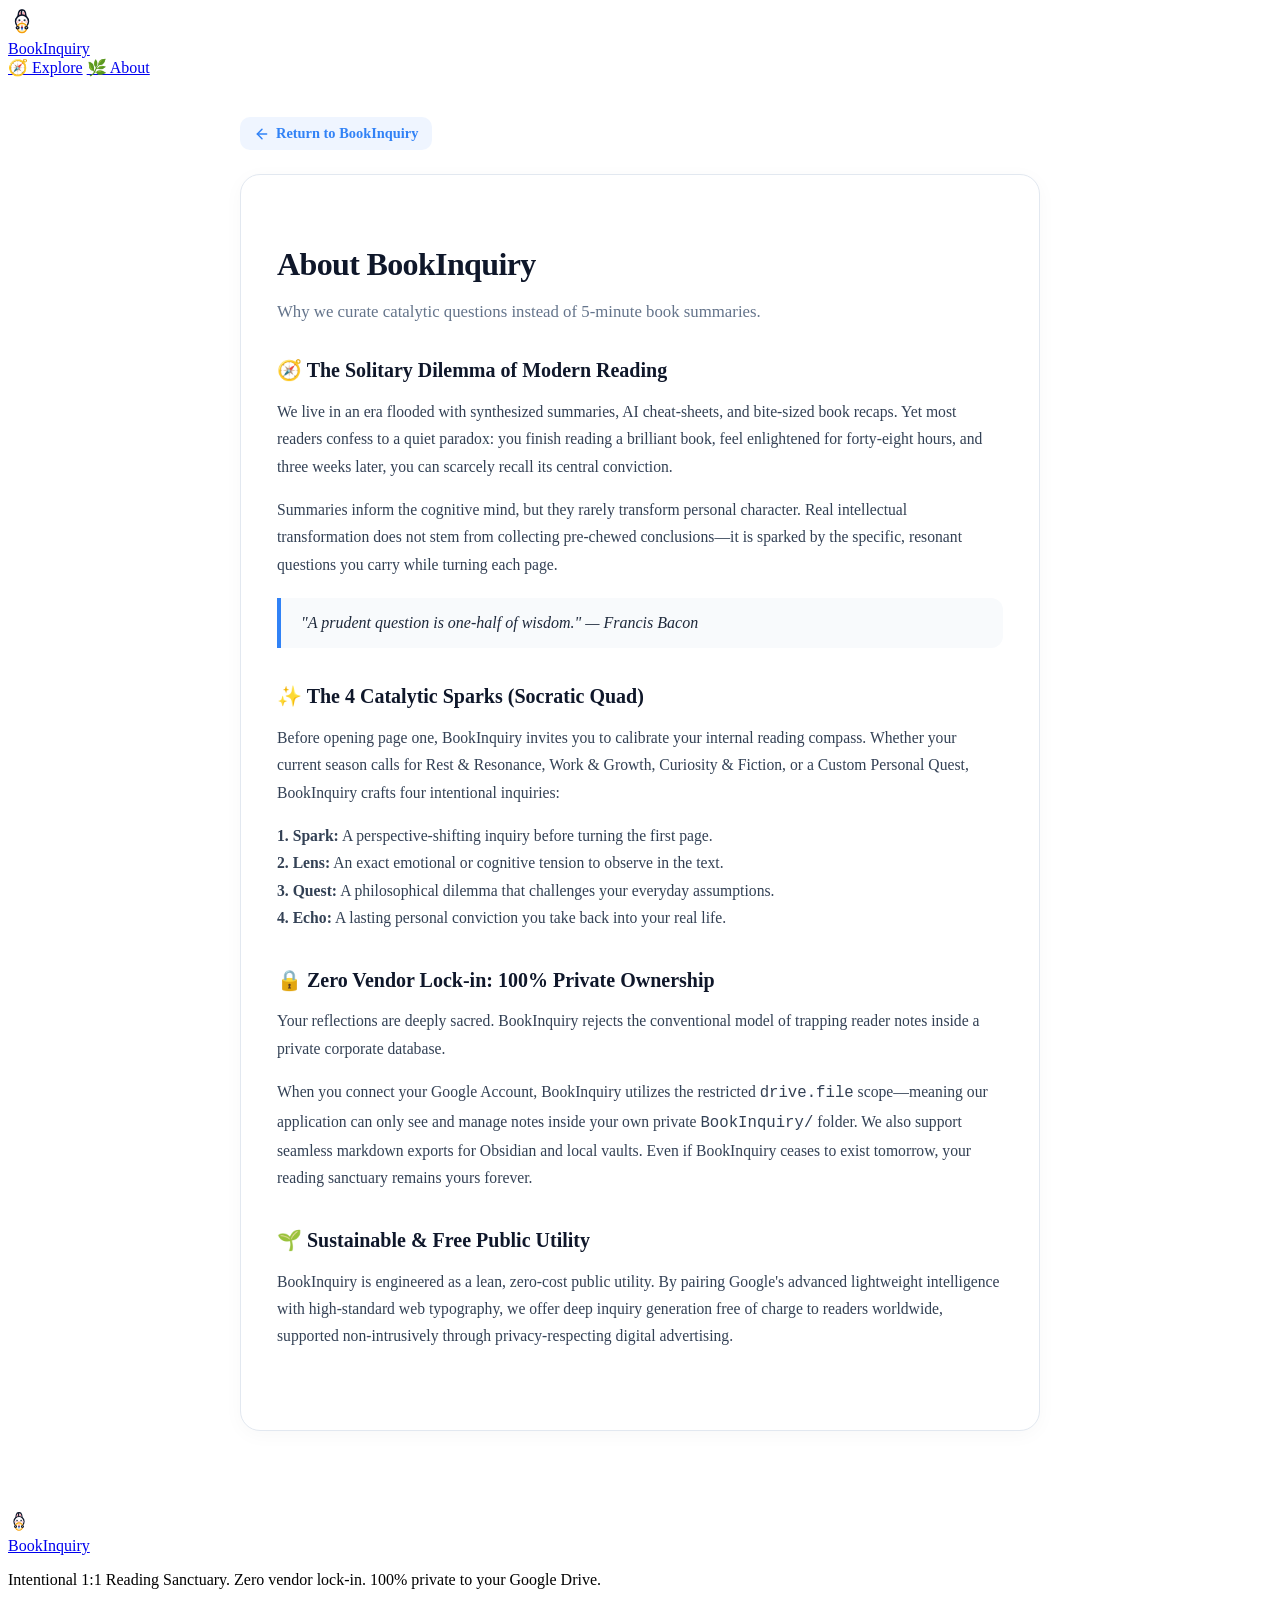
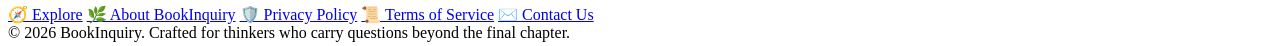
==== commit 94db83b0: "fix(branding): reinforce bunny ears stroke width and vibrant rose pink fill for clear bold visibilit" ====
--- a/about.html
+++ b/about.html
@@ -107,31 +107,34 @@
       <a href="index.html" class="brand-logo" aria-label="BookInquiry Home">
         <div class="brand-icon-wrap" title="BookInquiry Compass Bunny">
           <svg width="28" height="28" viewBox="0 0 48 48" fill="none">
-            <!-- Bunny Ears -->
-            <path d="M18 19C17 10 20 4 23 4C26 4 25 11 23 19" fill="#FFFFFF" stroke="#0F172A" stroke-width="1.8" stroke-linejoin="round"/>
-            <path d="M19.5 16C19 10 20.8 6.5 22.5 6.5C23.5 6.5 23.5 10 22.5 16" fill="#FEE2E2"/>
-            <path d="M30 19C31 10 28 4 25 4C22 4 23 11 25 19" fill="#FFFFFF" stroke="#0F172A" stroke-width="1.8" stroke-linejoin="round"/>
-            <path d="M28.5 16C29 10 27.2 6.5 25.5 6.5C24.5 6.5 24.5 10 25.5 16" fill="#FEE2E2"/>
+            <!-- Bunny Ears (Bold, Chunky, Solid) -->
+            <path d="M18 20C16 10 19 3.5 23 3.5C26 3.5 25 11 23 20" fill="#FFFFFF" stroke="#0F172A" stroke-width="2.6" stroke-linecap="round" stroke-linejoin="round"/>
+            <path d="M18.8 16.5C18.2 10.5 20 6.5 22 6.5C23 6.5 23 10.5 22 16.5" fill="#FDA4AF"/>
+            <path d="M30 20C32 10 29 3.5 25 3.5C22 3.5 23 11 25 20" fill="#FFFFFF" stroke="#0F172A" stroke-width="2.6" stroke-linecap="round" stroke-linejoin="round"/>
+            <path d="M29.2 16.5C29.8 10.5 28 6.5 26 6.5C25 6.5 25 10.5 26 16.5" fill="#FDA4AF"/>
             <!-- Bunny Head -->
-            <circle cx="24" cy="23" r="11" fill="#FFFFFF" stroke="#0F172A" stroke-width="1.8"/>
-            <!-- Cute Eyes & Cheeks -->
-            <circle cx="20" cy="21.5" r="1.4" fill="#0F172A"/>
-            <circle cx="28" cy="21.5" r="1.4" fill="#0F172A"/>
-            <ellipse cx="24" cy="23.5" rx="1" ry="0.8" fill="#F43F5E"/>
-            <circle cx="17.5" cy="23.5" r="1.8" fill="#FEE2E2"/>
-            <circle cx="30.5" cy="23.5" r="1.8" fill="#FEE2E2"/>
+            <circle cx="24" cy="23" r="11" fill="#FFFFFF" stroke="#0F172A" stroke-width="2.6"/>
+            <!-- Big Clear Eyes -->
+            <circle cx="19.5" cy="21" r="1.8" fill="#0F172A"/>
+            <circle cx="28.5" cy="21" r="1.8" fill="#0F172A"/>
+            <circle cx="19" cy="20.5" r="0.6" fill="#FFFFFF"/>
+            <circle cx="28" cy="20.5" r="0.6" fill="#FFFFFF"/>
+            <!-- Pink Nose & Cheeks -->
+            <ellipse cx="24" cy="23.5" rx="1.2" ry="0.9" fill="#F43F5E"/>
+            <circle cx="16.5" cy="23.5" r="2.2" fill="#FECDD3"/>
+            <circle cx="31.5" cy="23.5" r="2.2" fill="#FECDD3"/>
             <!-- Golden Compass -->
-            <circle cx="24" cy="33.5" r="7.5" fill="#FEF3C7" stroke="#F59E0B" stroke-width="1.8"/>
-            <circle cx="24" cy="33.5" r="5.8" fill="#FFFFFF" stroke="#FDE68A" stroke-width="1"/>
+            <circle cx="24" cy="34" r="8" fill="#FEF3C7" stroke="#F59E0B" stroke-width="2.5"/>
+            <circle cx="24" cy="34" r="5.8" fill="#FFFFFF" stroke="#FDE68A" stroke-width="1.2"/>
             <!-- Needle -->
-            <g class="compass-needle" style="transform-origin: 24px 33.5px;">
-              <polygon points="24,28.5 25.8,33.5 22.2,33.5" fill="#EF4444"/>
-              <polygon points="24,38.5 25.8,33.5 22.2,33.5" fill="#3B82F6"/>
-              <circle cx="24" cy="33.5" r="1" fill="#0F172A"/>
+            <g class="compass-needle" style="transform-origin: 24px 34px;">
+              <polygon points="24,28.5 26.2,34 21.8,34" fill="#EF4444"/>
+              <polygon points="24,39.5 26.2,34 21.8,34" fill="#3B82F6"/>
+              <circle cx="24" cy="34" r="1.3" fill="#0F172A"/>
             </g>
             <!-- Paws -->
-            <ellipse cx="17.5" cy="33.5" rx="2" ry="1.6" fill="#FFFFFF" stroke="#0F172A" stroke-width="1.4"/>
-            <ellipse cx="30.5" cy="33.5" rx="2" ry="1.6" fill="#FFFFFF" stroke="#0F172A" stroke-width="1.4"/>
+            <ellipse cx="16.5" cy="34" rx="2.4" ry="1.9" fill="#FFFFFF" stroke="#0F172A" stroke-width="2.2"/>
+            <ellipse cx="31.5" cy="34" rx="2.4" ry="1.9" fill="#FFFFFF" stroke="#0F172A" stroke-width="2.2"/>
           </svg>
         </div>
         <span class="brand-text">BookInquiry</span>
@@ -209,31 +212,34 @@
         <a href="index.html" class="footer-brand">
           <div class="brand-icon-wrap mini" title="BookInquiry Compass Bunny">
           <svg width="22" height="22" viewBox="0 0 48 48" fill="none">
-            <!-- Bunny Ears -->
-            <path d="M18 19C17 10 20 4 23 4C26 4 25 11 23 19" fill="#FFFFFF" stroke="#0F172A" stroke-width="1.8" stroke-linejoin="round"/>
-            <path d="M19.5 16C19 10 20.8 6.5 22.5 6.5C23.5 6.5 23.5 10 22.5 16" fill="#FEE2E2"/>
-            <path d="M30 19C31 10 28 4 25 4C22 4 23 11 25 19" fill="#FFFFFF" stroke="#0F172A" stroke-width="1.8" stroke-linejoin="round"/>
-            <path d="M28.5 16C29 10 27.2 6.5 25.5 6.5C24.5 6.5 24.5 10 25.5 16" fill="#FEE2E2"/>
+            <!-- Bunny Ears (Bold, Chunky, Solid) -->
+            <path d="M18 20C16 10 19 3.5 23 3.5C26 3.5 25 11 23 20" fill="#FFFFFF" stroke="#0F172A" stroke-width="2.6" stroke-linecap="round" stroke-linejoin="round"/>
+            <path d="M18.8 16.5C18.2 10.5 20 6.5 22 6.5C23 6.5 23 10.5 22 16.5" fill="#FDA4AF"/>
+            <path d="M30 20C32 10 29 3.5 25 3.5C22 3.5 23 11 25 20" fill="#FFFFFF" stroke="#0F172A" stroke-width="2.6" stroke-linecap="round" stroke-linejoin="round"/>
+            <path d="M29.2 16.5C29.8 10.5 28 6.5 26 6.5C25 6.5 25 10.5 26 16.5" fill="#FDA4AF"/>
             <!-- Bunny Head -->
-            <circle cx="24" cy="23" r="11" fill="#FFFFFF" stroke="#0F172A" stroke-width="1.8"/>
-            <!-- Cute Eyes & Cheeks -->
-            <circle cx="20" cy="21.5" r="1.4" fill="#0F172A"/>
-            <circle cx="28" cy="21.5" r="1.4" fill="#0F172A"/>
-            <ellipse cx="24" cy="23.5" rx="1" ry="0.8" fill="#F43F5E"/>
-            <circle cx="17.5" cy="23.5" r="1.8" fill="#FEE2E2"/>
-            <circle cx="30.5" cy="23.5" r="1.8" fill="#FEE2E2"/>
+            <circle cx="24" cy="23" r="11" fill="#FFFFFF" stroke="#0F172A" stroke-width="2.6"/>
+            <!-- Big Clear Eyes -->
+            <circle cx="19.5" cy="21" r="1.8" fill="#0F172A"/>
+            <circle cx="28.5" cy="21" r="1.8" fill="#0F172A"/>
+            <circle cx="19" cy="20.5" r="0.6" fill="#FFFFFF"/>
+            <circle cx="28" cy="20.5" r="0.6" fill="#FFFFFF"/>
+            <!-- Pink Nose & Cheeks -->
+            <ellipse cx="24" cy="23.5" rx="1.2" ry="0.9" fill="#F43F5E"/>
+            <circle cx="16.5" cy="23.5" r="2.2" fill="#FECDD3"/>
+            <circle cx="31.5" cy="23.5" r="2.2" fill="#FECDD3"/>
             <!-- Golden Compass -->
-            <circle cx="24" cy="33.5" r="7.5" fill="#FEF3C7" stroke="#F59E0B" stroke-width="1.8"/>
-            <circle cx="24" cy="33.5" r="5.8" fill="#FFFFFF" stroke="#FDE68A" stroke-width="1"/>
+            <circle cx="24" cy="34" r="8" fill="#FEF3C7" stroke="#F59E0B" stroke-width="2.5"/>
+            <circle cx="24" cy="34" r="5.8" fill="#FFFFFF" stroke="#FDE68A" stroke-width="1.2"/>
             <!-- Needle -->
-            <g class="compass-needle" style="transform-origin: 24px 33.5px;">
-              <polygon points="24,28.5 25.8,33.5 22.2,33.5" fill="#EF4444"/>
-              <polygon points="24,38.5 25.8,33.5 22.2,33.5" fill="#3B82F6"/>
-              <circle cx="24" cy="33.5" r="1" fill="#0F172A"/>
+            <g class="compass-needle" style="transform-origin: 24px 34px;">
+              <polygon points="24,28.5 26.2,34 21.8,34" fill="#EF4444"/>
+              <polygon points="24,39.5 26.2,34 21.8,34" fill="#3B82F6"/>
+              <circle cx="24" cy="34" r="1.3" fill="#0F172A"/>
             </g>
             <!-- Paws -->
-            <ellipse cx="17.5" cy="33.5" rx="2" ry="1.6" fill="#FFFFFF" stroke="#0F172A" stroke-width="1.4"/>
-            <ellipse cx="30.5" cy="33.5" rx="2" ry="1.6" fill="#FFFFFF" stroke="#0F172A" stroke-width="1.4"/>
+            <ellipse cx="16.5" cy="34" rx="2.4" ry="1.9" fill="#FFFFFF" stroke="#0F172A" stroke-width="2.2"/>
+            <ellipse cx="31.5" cy="34" rx="2.4" ry="1.9" fill="#FFFFFF" stroke="#0F172A" stroke-width="2.2"/>
           </svg>
         </div>
           <span>BookInquiry</span>
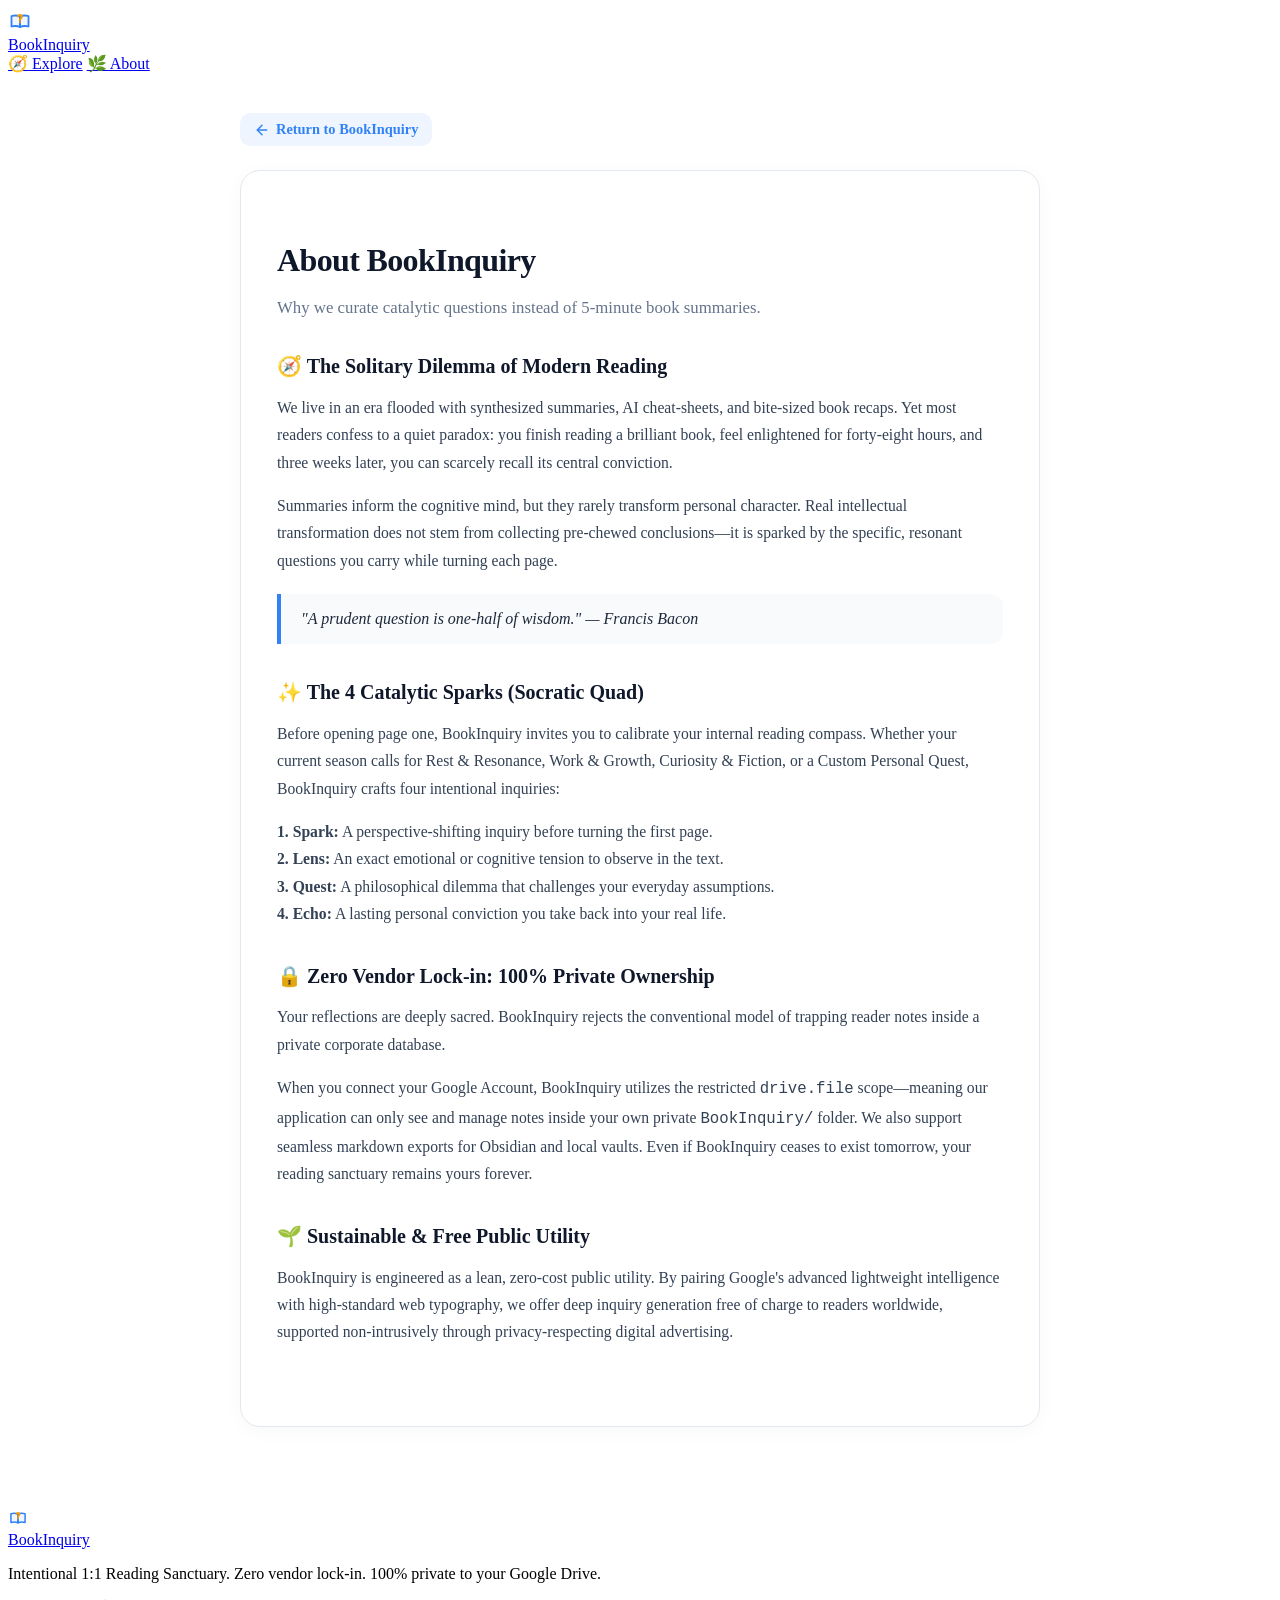
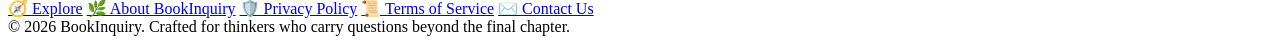
==== commit bf6062bc: "feat(branding): replace complex mascot with clean, minimalist Book + Inquiry (?) symbol for logo, fa" ====
--- a/about.html
+++ b/about.html
@@ -105,36 +105,15 @@
   <header class="site-header">
     <div class="container header-inner">
       <a href="index.html" class="brand-logo" aria-label="BookInquiry Home">
-        <div class="brand-icon-wrap" title="BookInquiry Compass Bunny">
-          <svg width="28" height="28" viewBox="0 0 48 48" fill="none">
-            <!-- Bunny Ears (Bold, Chunky, Solid) -->
-            <path d="M18 20C16 10 19 3.5 23 3.5C26 3.5 25 11 23 20" fill="#FFFFFF" stroke="#0F172A" stroke-width="2.6" stroke-linecap="round" stroke-linejoin="round"/>
-            <path d="M18.8 16.5C18.2 10.5 20 6.5 22 6.5C23 6.5 23 10.5 22 16.5" fill="#FDA4AF"/>
-            <path d="M30 20C32 10 29 3.5 25 3.5C22 3.5 23 11 25 20" fill="#FFFFFF" stroke="#0F172A" stroke-width="2.6" stroke-linecap="round" stroke-linejoin="round"/>
-            <path d="M29.2 16.5C29.8 10.5 28 6.5 26 6.5C25 6.5 25 10.5 26 16.5" fill="#FDA4AF"/>
-            <!-- Bunny Head -->
-            <circle cx="24" cy="23" r="11" fill="#FFFFFF" stroke="#0F172A" stroke-width="2.6"/>
-            <!-- Big Clear Eyes -->
-            <circle cx="19.5" cy="21" r="1.8" fill="#0F172A"/>
-            <circle cx="28.5" cy="21" r="1.8" fill="#0F172A"/>
-            <circle cx="19" cy="20.5" r="0.6" fill="#FFFFFF"/>
-            <circle cx="28" cy="20.5" r="0.6" fill="#FFFFFF"/>
-            <!-- Pink Nose & Cheeks -->
-            <ellipse cx="24" cy="23.5" rx="1.2" ry="0.9" fill="#F43F5E"/>
-            <circle cx="16.5" cy="23.5" r="2.2" fill="#FECDD3"/>
-            <circle cx="31.5" cy="23.5" r="2.2" fill="#FECDD3"/>
-            <!-- Golden Compass -->
-            <circle cx="24" cy="34" r="8" fill="#FEF3C7" stroke="#F59E0B" stroke-width="2.5"/>
-            <circle cx="24" cy="34" r="5.8" fill="#FFFFFF" stroke="#FDE68A" stroke-width="1.2"/>
-            <!-- Needle -->
-            <g class="compass-needle" style="transform-origin: 24px 34px;">
-              <polygon points="24,28.5 26.2,34 21.8,34" fill="#EF4444"/>
-              <polygon points="24,39.5 26.2,34 21.8,34" fill="#3B82F6"/>
-              <circle cx="24" cy="34" r="1.3" fill="#0F172A"/>
-            </g>
-            <!-- Paws -->
-            <ellipse cx="16.5" cy="34" rx="2.4" ry="1.9" fill="#FFFFFF" stroke="#0F172A" stroke-width="2.2"/>
-            <ellipse cx="31.5" cy="34" rx="2.4" ry="1.9" fill="#FFFFFF" stroke="#0F172A" stroke-width="2.2"/>
+        <div class="brand-icon-wrap" title="BookInquiry">
+          <svg width="24" height="24" viewBox="0 0 24 24" fill="none">
+            <!-- Open Book -->
+            <path d="M12 19 C9 17.5 5.5 18 3.5 18.5 V8 C5.5 7.5 9 7 12 8.5 Z" fill="#EFF6FF" stroke="#3182F6" stroke-width="1.8" stroke-linejoin="round"/>
+            <path d="M12 19 C15 17.5 18.5 18 20.5 18.5 V8 C18.5 7.5 15 7 12 8.5 Z" fill="#EFF6FF" stroke="#3182F6" stroke-width="1.8" stroke-linejoin="round"/>
+            <line x1="12" y1="8.5" x2="12" y2="19" stroke="#3182F6" stroke-width="1.8" stroke-linecap="round"/>
+            <!-- Inquiry ? -->
+            <path d="M10.2 8.5C10.2 6.5 13.8 6.5 13.8 8.5C13.8 10 12 10.5 12 12" stroke="#F59E0B" stroke-width="2.2" stroke-linecap="round"/>
+            <circle cx="12" cy="14.2" r="1" fill="#F59E0B"/>
           </svg>
         </div>
         <span class="brand-text">BookInquiry</span>
@@ -210,36 +189,15 @@
     <div class="container footer-inner">
       <div class="footer-brand-wrap">
         <a href="index.html" class="footer-brand">
-          <div class="brand-icon-wrap mini" title="BookInquiry Compass Bunny">
-          <svg width="22" height="22" viewBox="0 0 48 48" fill="none">
-            <!-- Bunny Ears (Bold, Chunky, Solid) -->
-            <path d="M18 20C16 10 19 3.5 23 3.5C26 3.5 25 11 23 20" fill="#FFFFFF" stroke="#0F172A" stroke-width="2.6" stroke-linecap="round" stroke-linejoin="round"/>
-            <path d="M18.8 16.5C18.2 10.5 20 6.5 22 6.5C23 6.5 23 10.5 22 16.5" fill="#FDA4AF"/>
-            <path d="M30 20C32 10 29 3.5 25 3.5C22 3.5 23 11 25 20" fill="#FFFFFF" stroke="#0F172A" stroke-width="2.6" stroke-linecap="round" stroke-linejoin="round"/>
-            <path d="M29.2 16.5C29.8 10.5 28 6.5 26 6.5C25 6.5 25 10.5 26 16.5" fill="#FDA4AF"/>
-            <!-- Bunny Head -->
-            <circle cx="24" cy="23" r="11" fill="#FFFFFF" stroke="#0F172A" stroke-width="2.6"/>
-            <!-- Big Clear Eyes -->
-            <circle cx="19.5" cy="21" r="1.8" fill="#0F172A"/>
-            <circle cx="28.5" cy="21" r="1.8" fill="#0F172A"/>
-            <circle cx="19" cy="20.5" r="0.6" fill="#FFFFFF"/>
-            <circle cx="28" cy="20.5" r="0.6" fill="#FFFFFF"/>
-            <!-- Pink Nose & Cheeks -->
-            <ellipse cx="24" cy="23.5" rx="1.2" ry="0.9" fill="#F43F5E"/>
-            <circle cx="16.5" cy="23.5" r="2.2" fill="#FECDD3"/>
-            <circle cx="31.5" cy="23.5" r="2.2" fill="#FECDD3"/>
-            <!-- Golden Compass -->
-            <circle cx="24" cy="34" r="8" fill="#FEF3C7" stroke="#F59E0B" stroke-width="2.5"/>
-            <circle cx="24" cy="34" r="5.8" fill="#FFFFFF" stroke="#FDE68A" stroke-width="1.2"/>
-            <!-- Needle -->
-            <g class="compass-needle" style="transform-origin: 24px 34px;">
-              <polygon points="24,28.5 26.2,34 21.8,34" fill="#EF4444"/>
-              <polygon points="24,39.5 26.2,34 21.8,34" fill="#3B82F6"/>
-              <circle cx="24" cy="34" r="1.3" fill="#0F172A"/>
-            </g>
-            <!-- Paws -->
-            <ellipse cx="16.5" cy="34" rx="2.4" ry="1.9" fill="#FFFFFF" stroke="#0F172A" stroke-width="2.2"/>
-            <ellipse cx="31.5" cy="34" rx="2.4" ry="1.9" fill="#FFFFFF" stroke="#0F172A" stroke-width="2.2"/>
+          <div class="brand-icon-wrap mini" title="BookInquiry">
+          <svg width="20" height="20" viewBox="0 0 24 24" fill="none">
+            <!-- Open Book -->
+            <path d="M12 19 C9 17.5 5.5 18 3.5 18.5 V8 C5.5 7.5 9 7 12 8.5 Z" fill="#EFF6FF" stroke="#3182F6" stroke-width="1.8" stroke-linejoin="round"/>
+            <path d="M12 19 C15 17.5 18.5 18 20.5 18.5 V8 C18.5 7.5 15 7 12 8.5 Z" fill="#EFF6FF" stroke="#3182F6" stroke-width="1.8" stroke-linejoin="round"/>
+            <line x1="12" y1="8.5" x2="12" y2="19" stroke="#3182F6" stroke-width="1.8" stroke-linecap="round"/>
+            <!-- Inquiry ? -->
+            <path d="M10.2 8.5C10.2 6.5 13.8 6.5 13.8 8.5C13.8 10 12 10.5 12 12" stroke="#F59E0B" stroke-width="2.2" stroke-linecap="round"/>
+            <circle cx="12" cy="14.2" r="1" fill="#F59E0B"/>
           </svg>
         </div>
           <span>BookInquiry</span>
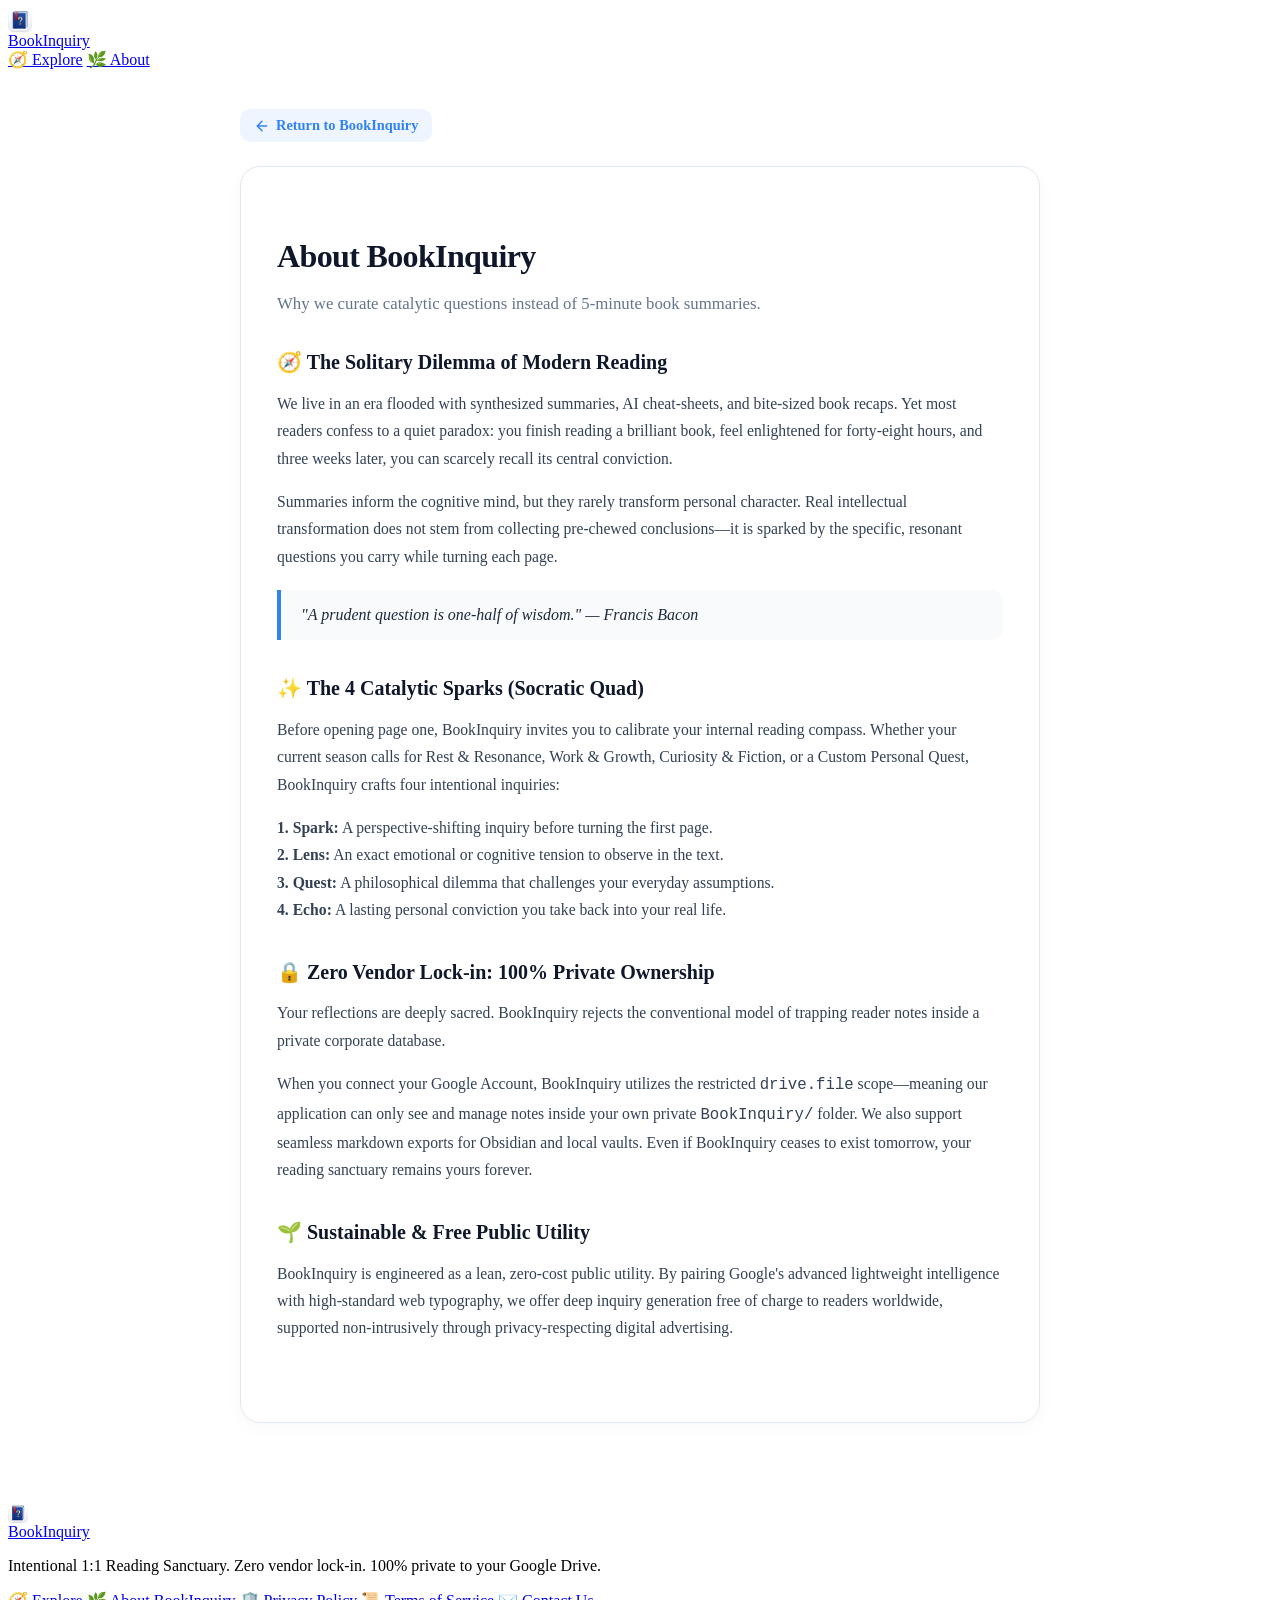
==== commit 5d8ad3a2: "feat(branding): adopt master royal blue hardcover book with golden inquiry mark for unified logo, fa" ====
--- a/about.html
+++ b/about.html
@@ -8,10 +8,10 @@
   <link rel="canonical" href="https://bookinquiry.com/about.html">
   
     <!-- Favicon & Mobile App Icons -->
-  <link rel="icon" type="image/svg+xml" href="favicon.svg">
   <link rel="icon" type="image/png" sizes="32x32" href="favicon-32x32.png">
   <link rel="icon" type="image/png" sizes="16x16" href="favicon-16x16.png">
   <link rel="apple-touch-icon" sizes="180x180" href="apple-touch-icon.png">
+  <link rel="shortcut icon" href="favicon.ico">
 
   <!-- Google Analytics 4 -->
   <script async src="https://www.googletagmanager.com/gtag/js?id=G-K3PFHN6VW7"></script>
@@ -106,15 +106,7 @@
     <div class="container header-inner">
       <a href="index.html" class="brand-logo" aria-label="BookInquiry Home">
         <div class="brand-icon-wrap" title="BookInquiry">
-          <svg width="24" height="24" viewBox="0 0 24 24" fill="none">
-            <!-- Open Book -->
-            <path d="M12 19 C9 17.5 5.5 18 3.5 18.5 V8 C5.5 7.5 9 7 12 8.5 Z" fill="#EFF6FF" stroke="#3182F6" stroke-width="1.8" stroke-linejoin="round"/>
-            <path d="M12 19 C15 17.5 18.5 18 20.5 18.5 V8 C18.5 7.5 15 7 12 8.5 Z" fill="#EFF6FF" stroke="#3182F6" stroke-width="1.8" stroke-linejoin="round"/>
-            <line x1="12" y1="8.5" x2="12" y2="19" stroke="#3182F6" stroke-width="1.8" stroke-linecap="round"/>
-            <!-- Inquiry ? -->
-            <path d="M10.2 8.5C10.2 6.5 13.8 6.5 13.8 8.5C13.8 10 12 10.5 12 12" stroke="#F59E0B" stroke-width="2.2" stroke-linecap="round"/>
-            <circle cx="12" cy="14.2" r="1" fill="#F59E0B"/>
-          </svg>
+          <img src="favicon-32x32.png" alt="BookInquiry Logo" width="24" height="24" style="border-radius: 6px; display: block; object-fit: cover;">
         </div>
         <span class="brand-text">BookInquiry</span>
       </a>
@@ -190,16 +182,8 @@
       <div class="footer-brand-wrap">
         <a href="index.html" class="footer-brand">
           <div class="brand-icon-wrap mini" title="BookInquiry">
-          <svg width="20" height="20" viewBox="0 0 24 24" fill="none">
-            <!-- Open Book -->
-            <path d="M12 19 C9 17.5 5.5 18 3.5 18.5 V8 C5.5 7.5 9 7 12 8.5 Z" fill="#EFF6FF" stroke="#3182F6" stroke-width="1.8" stroke-linejoin="round"/>
-            <path d="M12 19 C15 17.5 18.5 18 20.5 18.5 V8 C18.5 7.5 15 7 12 8.5 Z" fill="#EFF6FF" stroke="#3182F6" stroke-width="1.8" stroke-linejoin="round"/>
-            <line x1="12" y1="8.5" x2="12" y2="19" stroke="#3182F6" stroke-width="1.8" stroke-linecap="round"/>
-            <!-- Inquiry ? -->
-            <path d="M10.2 8.5C10.2 6.5 13.8 6.5 13.8 8.5C13.8 10 12 10.5 12 12" stroke="#F59E0B" stroke-width="2.2" stroke-linecap="round"/>
-            <circle cx="12" cy="14.2" r="1" fill="#F59E0B"/>
-          </svg>
-        </div>
+            <img src="favicon-32x32.png" alt="BookInquiry Logo" width="20" height="20" style="border-radius: 5px; display: block; object-fit: cover;">
+          </div>
           <span>BookInquiry</span>
         </a>
         <p class="footer-tagline">Intentional 1:1 Reading Sanctuary. Zero vendor lock-in. 100% private to your Google Drive.</p>
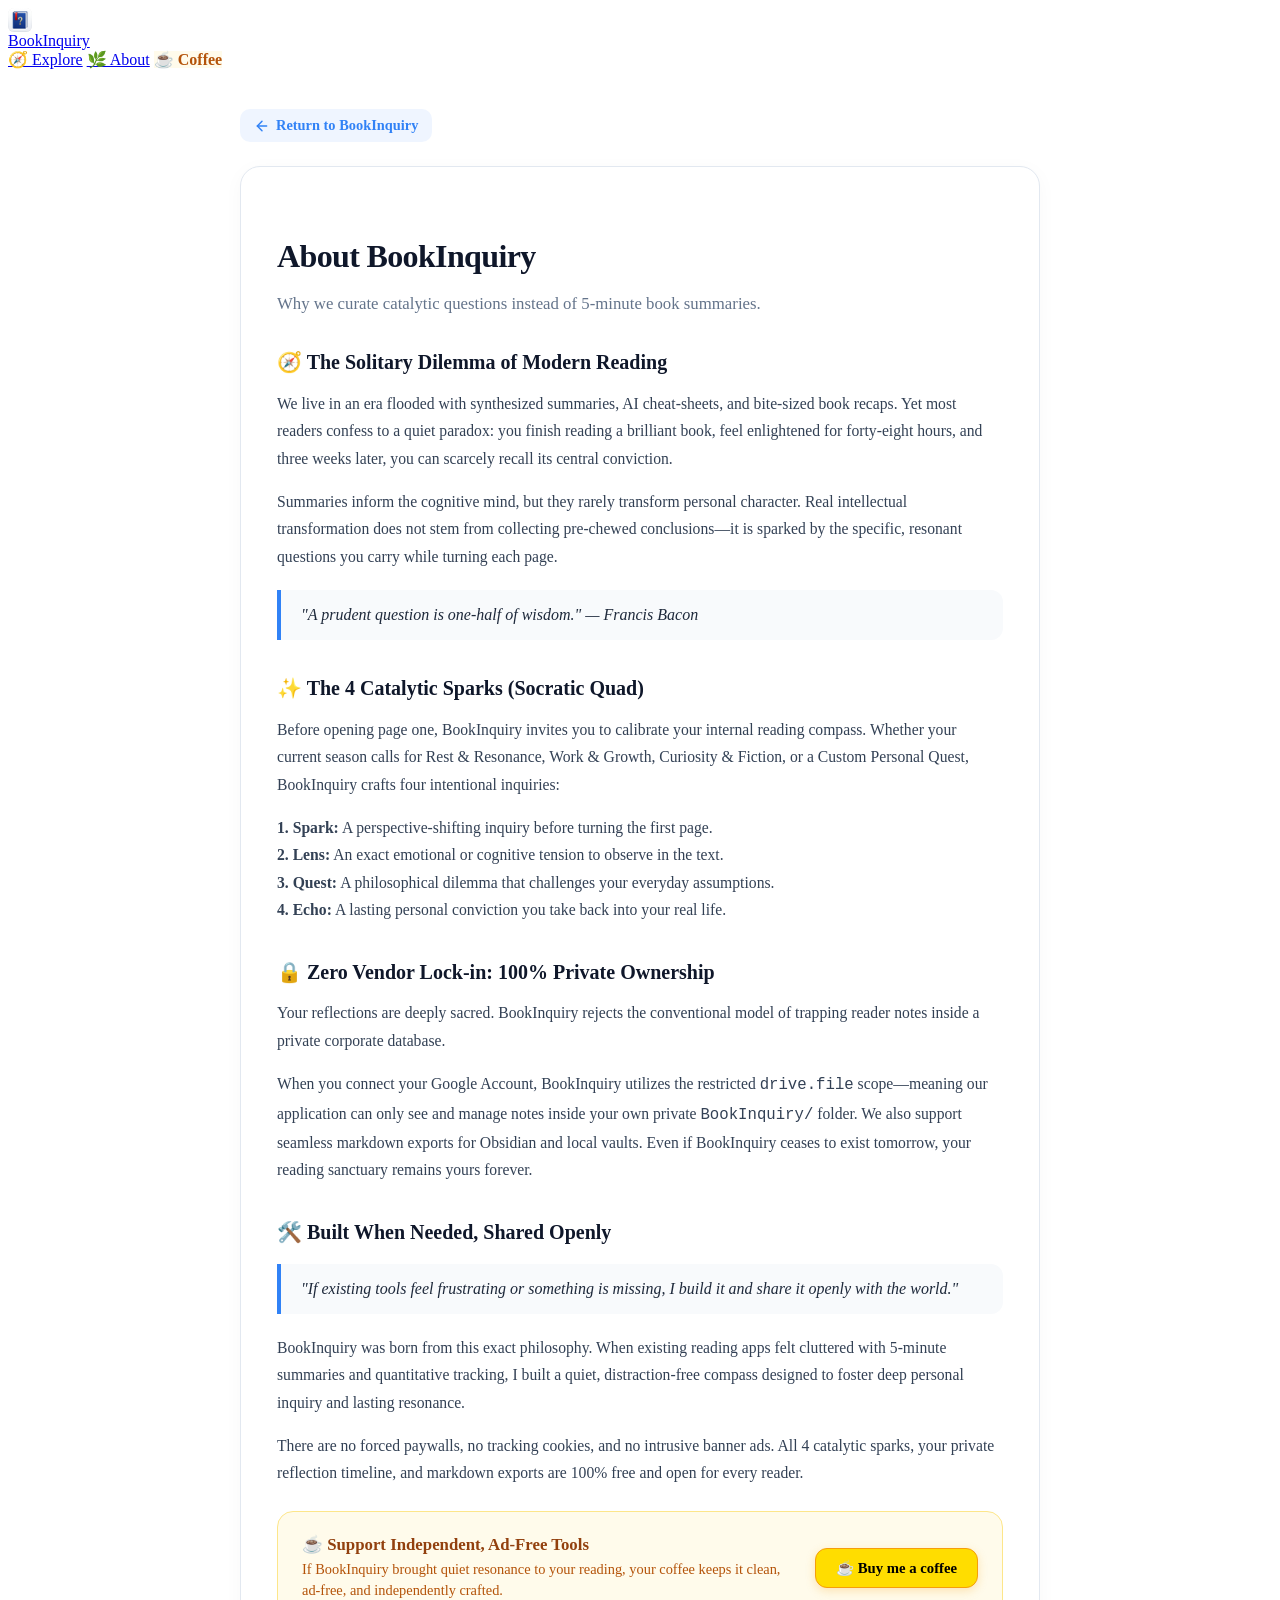
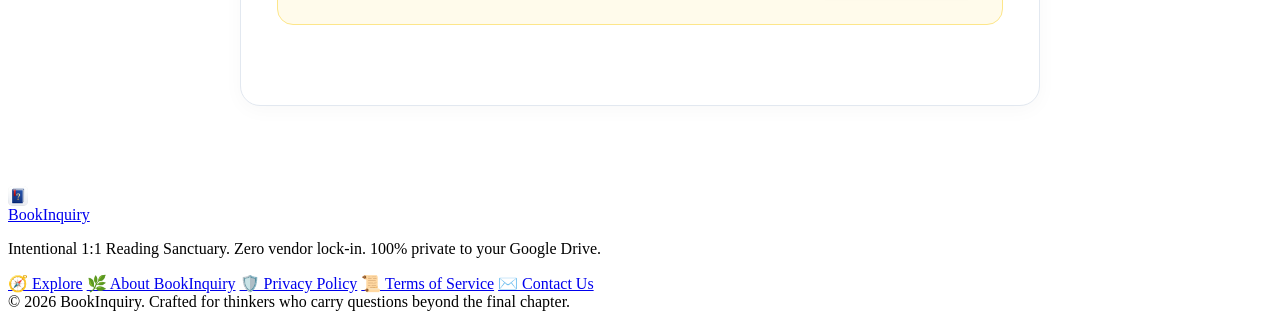
==== commit a9f15e24: "feat: un-gate library and sparks, integrate Buy Me a Coffee support widget" ====
--- a/about.html
+++ b/about.html
@@ -113,6 +113,9 @@
       <nav class="nav-menu">
         <a href="index.html" class="btn-nav"><span>🧭 Explore</span></a>
         <a href="about.html" class="btn-nav active"><span>🌿 About</span></a>
+        <a href="https://www.buymeacoffee.com/thepathlab" target="_blank" rel="noopener" class="btn-nav btn-coffee-nav" style="background: #FFFBEB; border-color: #FDE68A; color: #B45309; font-weight: 700; text-decoration: none;" title="Support with a coffee">
+          <span>☕ Coffee</span>
+        </a>
       </nav>
     </div>
   </header>
@@ -169,10 +172,25 @@
       </section>
 
       <section class="editorial-section">
-        <h2>🌱 Sustainable & Free Public Utility</h2>
-        <p>
-          BookInquiry is engineered as a lean, zero-cost public utility. By pairing Google's advanced lightweight intelligence with high-standard web typography, we offer deep inquiry generation free of charge to readers worldwide, supported non-intrusively through privacy-respecting digital advertising.
-        </p>
+        <h2>🛠️ Built When Needed, Shared Openly</h2>
+        <div class="editorial-quote">
+          "If existing tools feel frustrating or something is missing, I build it and share it openly with the world."
+        </div>
+        <p>
+          BookInquiry was born from this exact philosophy. When existing reading apps felt cluttered with 5-minute summaries and quantitative tracking, I built a quiet, distraction-free compass designed to foster deep personal inquiry and lasting resonance.
+        </p>
+        <p>
+          There are no forced paywalls, no tracking cookies, and no intrusive banner ads. All 4 catalytic sparks, your private reflection timeline, and markdown exports are 100% free and open for every reader.
+        </p>
+        <div style="margin-top: 24px; padding: 22px 24px; background: #FFFBEB; border: 1px solid #FDE68A; border-radius: 16px; display: flex; align-items: center; justify-content: space-between; flex-wrap: wrap; gap: 16px;">
+          <div style="max-width: 480px;">
+            <div style="font-weight: 800; color: #92400E; font-size: 1.05rem; margin-bottom: 4px;">☕ Support Independent, Ad-Free Tools</div>
+            <div style="font-size: 0.9rem; color: #B45309; line-height: 1.5;">If BookInquiry brought quiet resonance to your reading, your coffee keeps it clean, ad-free, and independently crafted.</div>
+          </div>
+          <a href="https://www.buymeacoffee.com/thepathlab" target="_blank" rel="noopener" style="display: inline-flex; align-items: center; gap: 8px; background: #FFDD00; color: #000000; font-weight: 700; font-size: 0.92rem; padding: 10px 20px; border-radius: 12px; text-decoration: none; border: 1px solid #F59E0B; box-shadow: 0 3px 10px rgba(245, 158, 11, 0.25); transition: transform 0.15s ease;">
+            <span>☕ Buy me a coffee</span>
+          </a>
+        </div>
       </section>
     </article>
   </main>
